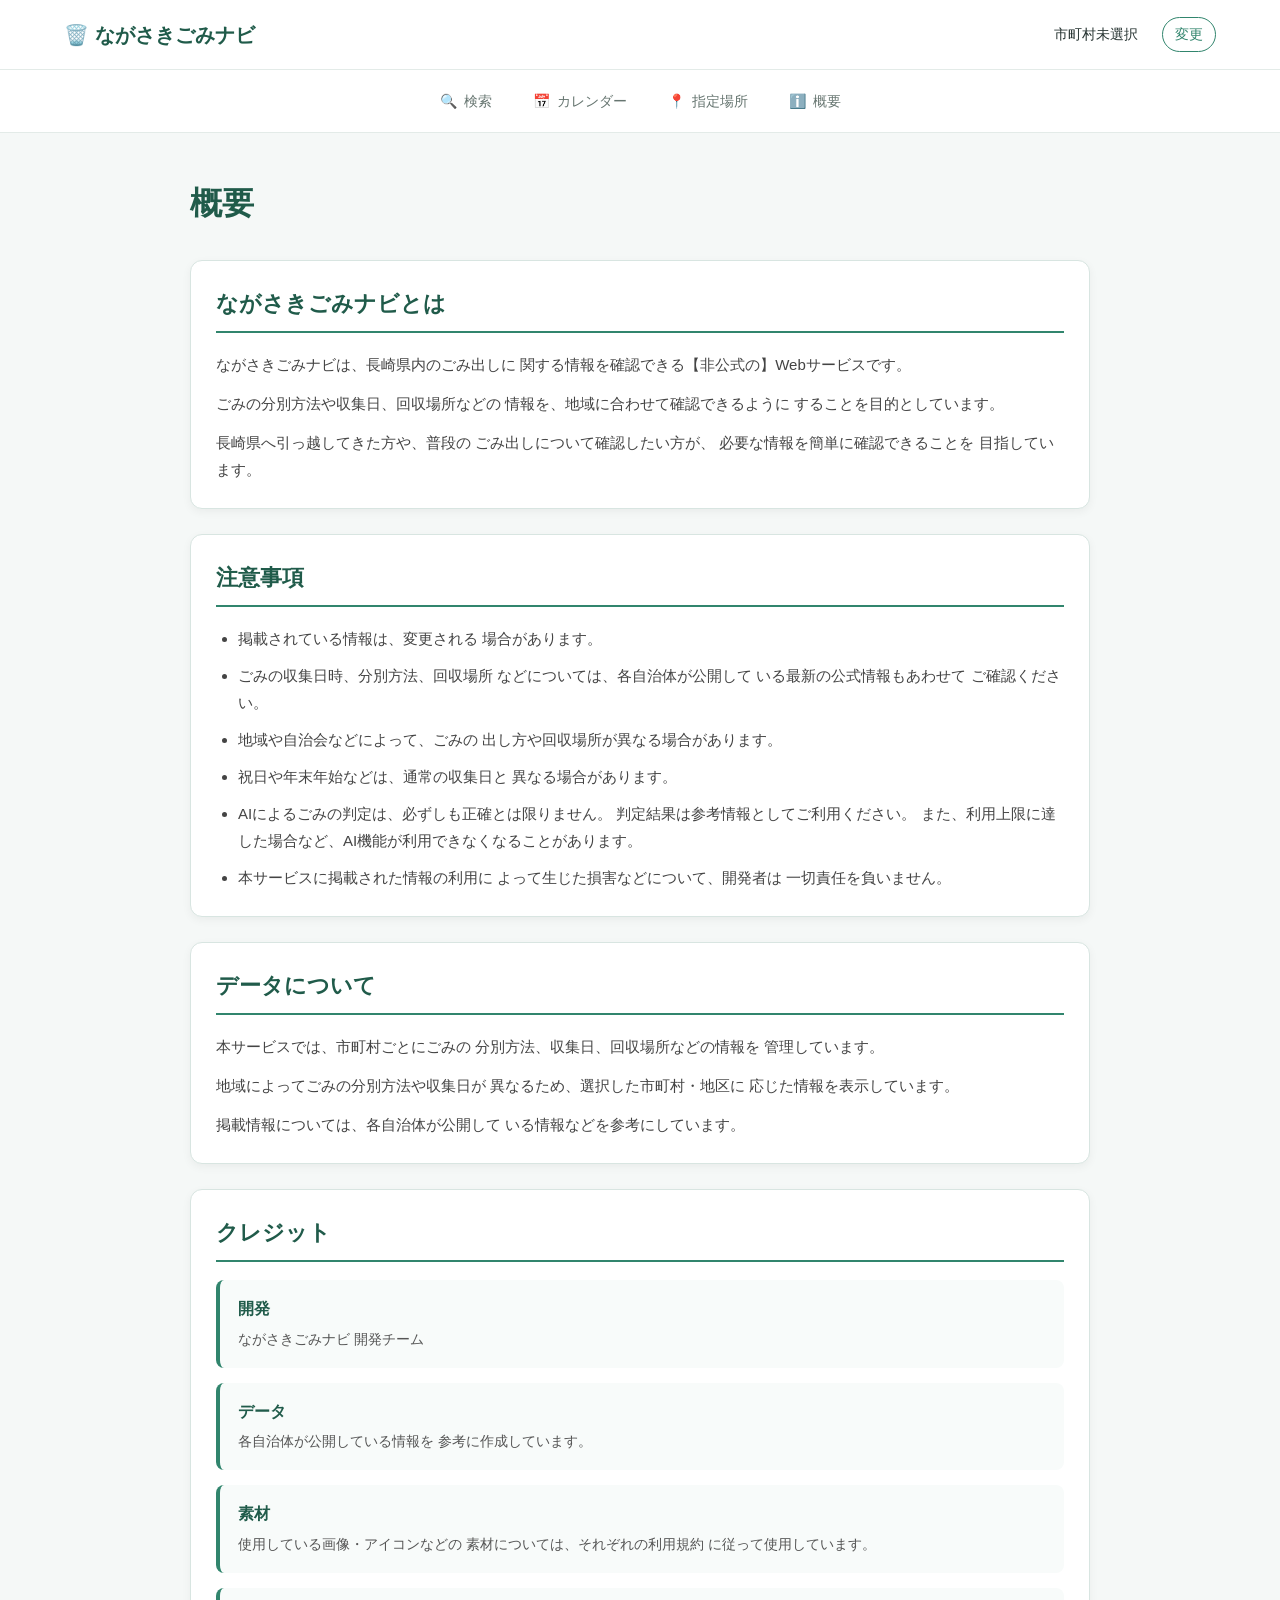
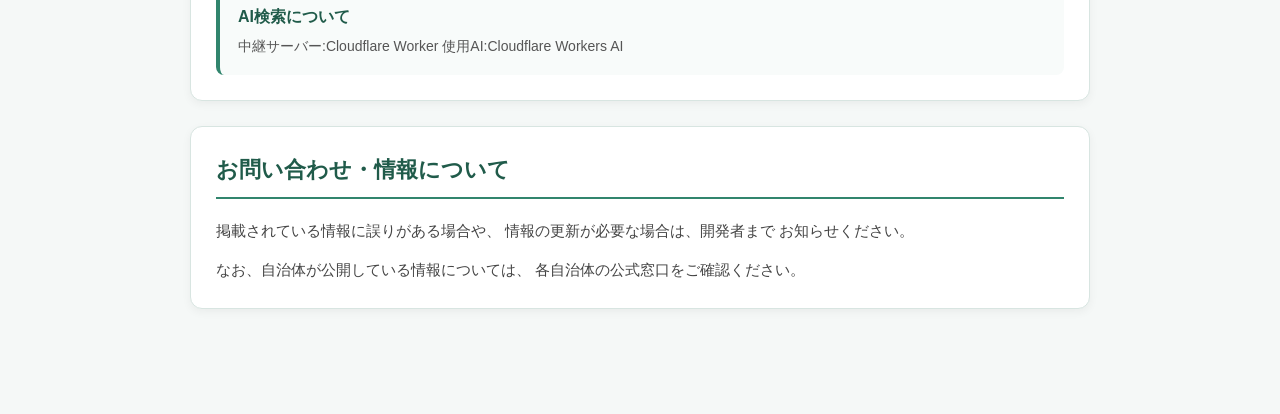
==== about.html @ eabd4653 "地域選択している場合は選択スキップ" ====
<!DOCTYPE html>
<html lang="ja">

<head>

    <meta charset="UTF-8">

    <meta
        name="viewport"
        content="width=device-width, initial-scale=1.0"
    >

    <title>概要 - ながさきごみナビ</title>

    <link
        rel="stylesheet"
        href="css/style.css"
    >

    <link
        rel="stylesheet"
        href="css/about.css"
    >

</head>

<body>

    <!-- ===========================
         ヘッダー
    ============================ -->

    <header class="header">

        <a
            href="main.html"
            class="header-logo"
        >
            🗑️ ながさきごみナビ
        </a>

        <div class="selected-city">

            <span id="city-name">
                読み込み中...
            </span>

            <span
                id="area-name"
                class="selected-area"
            ></span>

            <a href="index.html?change=true">
                変更
            </a>

        </div>

    </header>


    <!-- ===========================
         ナビゲーション
    ============================ -->

    <nav class="navigation">

        <a
            href="search.html"
            class="nav-item"
        >
            <span>🔍</span>
            <span>検索</span>
        </a>

        <a
            href="calendar.html"
            class="nav-item"
        >
            <span>📅</span>
            <span>カレンダー</span>
        </a>

        <a
            href="location.html"
            class="nav-item"
        >
            <span>📍</span>
            <span>指定場所</span>
        </a>

        <a
            href="about.html"
            class="nav-item"
        >
            <span>ℹ️</span>
            <span>概要</span>
        </a>

    </nav>


    <!-- ===========================
         メイン
    ============================ -->

    <main class="about-container">

        <h1>
            概要
        </h1>


        <!-- ===========================
             サービスについて
        ============================ -->

        <section class="about-section">

            <h2>
                ながさきごみナビとは
            </h2>

            <p>
                ながさきごみナビは、長崎県内のごみ出しに
                関する情報を確認できる【非公式の】Webサービスです。
            </p>

            <p>
                ごみの分別方法や収集日、回収場所などの
                情報を、地域に合わせて確認できるように
                することを目的としています。
            </p>

            <p>
                長崎県へ引っ越してきた方や、普段の
                ごみ出しについて確認したい方が、
                必要な情報を簡単に確認できることを
                目指しています。
            </p>

        </section>


        <!-- ===========================
             注意事項
        ============================ -->

        <section class="about-section">

            <h2>
                注意事項
            </h2>

            <ul class="notice-list">

                <li>
                    掲載されている情報は、変更される
                    場合があります。
                </li>

                <li>
                    ごみの収集日時、分別方法、回収場所
                    などについては、各自治体が公開して
                    いる最新の公式情報もあわせて
                    ご確認ください。
                </li>

                <li>
                    地域や自治会などによって、ごみの
                    出し方や回収場所が異なる場合があります。
                </li>

                <li>
                    祝日や年末年始などは、通常の収集日と
                    異なる場合があります。
                </li>

                <li>
                    AIによるごみの判定は、必ずしも正確とは限りません。
                    判定結果は参考情報としてご利用ください。
                    また、利用上限に達した場合など、AI機能が利用できなくなることがあります。
                </li>

                <li>
                    本サービスに掲載された情報の利用に
                    よって生じた損害などについて、開発者は
                    一切責任を負いません。
                </li>

            </ul>

        </section>


        <!-- ===========================
             データについて
        ============================ -->

        <section class="about-section">

            <h2>
                データについて
            </h2>

            <p>
                本サービスでは、市町村ごとにごみの
                分別方法、収集日、回収場所などの情報を
                管理しています。
            </p>

            <p>
                地域によってごみの分別方法や収集日が
                異なるため、選択した市町村・地区に
                応じた情報を表示しています。
            </p>

            <p>
                掲載情報については、各自治体が公開して
                いる情報などを参考にしています。
            </p>

        </section>


        <!-- ===========================
             クレジット
        ============================ -->

        <section class="about-section">

            <h2>
                クレジット
            </h2>

            <div class="credit-list">

                <div class="credit-item">

                    <h3>
                        開発
                    </h3>

                    <p>
                        ながさきごみナビ 開発チーム
                    </p>

                </div>


                <div class="credit-item">

                    <h3>
                        データ
                    </h3>

                    <p>
                        各自治体が公開している情報を
                        参考に作成しています。
                    </p>

                </div>


                <div class="credit-item">

                    <h3>
                        素材
                    </h3>

                    <p>
                        使用している画像・アイコンなどの
                        素材については、それぞれの利用規約
                        に従って使用しています。
                    </p>

                </div>

                <div class="credit-item">

                    <h3>
                        AI検索について
                    </h3>

                    <p>
                        中継サーバー:Cloudflare Worker
                        使用AI:Cloudflare Workers AI
                    </p>

                </div>

            </div>

        </section>


        <!-- ===========================
             お問い合わせ
        ============================ -->

        <section class="about-section">

            <h2>
                お問い合わせ・情報について
            </h2>

            <p>
                掲載されている情報に誤りがある場合や、
                情報の更新が必要な場合は、開発者まで
                お知らせください。
            </p>

            <p>
                なお、自治体が公開している情報については、
                各自治体の公式窓口をご確認ください。
            </p>

        </section>

    </main>


    <script>

        /*
         * 選択中の市町村・地区を表示
         */

        const cityName =
            document.getElementById(
                "city-name"
            );

        const areaName =
            document.getElementById(
                "area-name"
            );


        const municipalityId =
            localStorage.getItem(
                "municipality"
            );

        const areaId =
            localStorage.getItem(
                "area"
            );


        async function loadLocation() {

            if (!municipalityId) {

                cityName.textContent =
                    "市町村未選択";

                areaName.textContent =
                    "";

                return;

            }


            try {

                const response =
                    await fetch(
                        "data/municipalities.json"
                    );

                const municipalities =
                    await response.json();


                const municipality =
                    municipalities.find(
                        function(item) {

                            return item.id ===
                                municipalityId;

                        }
                    );


                if (municipality) {

                    cityName.textContent =
                        municipality.name;

                }


                if (!areaId) {

                    return;

                }


                const areaResponse =
                    await fetch(
                        "data/areas.json"
                    );

                const areasData =
                    await areaResponse.json();


                const municipalityData =
                    areasData[
                        municipalityId
                    ];


                if (
                    municipalityData &&
                    Array.isArray(
                        municipalityData.areas
                    )
                ) {

                    const area =
                        municipalityData.areas.find(
                            function(item) {

                                return item.id ===
                                    areaId;

                            }
                        );


                    if (area) {

                        areaName.textContent =
                            area.name;

                    }

                }

            } catch (error) {

                console.error(
                    "地域情報の読み込みに失敗しました。",
                    error
                );

            }

        }


        loadLocation();

    </script>

</body>

</html>
---- css/style.css ----
/* =========================
   基本設定
========================= */

* {
    margin: 0;
    padding: 0;
    box-sizing: border-box;
}

html {
    scroll-behavior: smooth;
}

body {
    font-family:
        "Noto Sans JP",
        "Yu Gothic",
        "Meiryo",
        sans-serif;

    background: #f5f8f7;
    color: #263331;

    line-height: 1.6;
}


/* =========================
   共通リンク
========================= */

a {
    text-decoration: none;
    color: inherit;
}


/* =========================
   市町村検索
========================= */

.index-page {
    min-height: 100vh;

    display: flex;
    justify-content: center;
    align-items: center;

    background:
        linear-gradient(
            135deg,
            #e9f8f2,
            #f7fbfa
        );
}

.index-container {
    width: min(90%, 550px);

    text-align: center;
}

.logo-icon {
    font-size: 64px;
    margin-bottom: 10px;
}

.logo h1 {
    font-size: 32px;
    color: #205b4a;
}

.index-catch {
    margin-top: 20px;
    font-size: 18px;
    color: #58716a;
}

.city-box {
    margin-top: 40px;

    background: white;

    padding: 35px;

    border-radius: 20px;

    box-shadow:
        0 10px 30px rgba(0, 0, 0, 0.08);
}

.city-box label {
    display: block;

    text-align: left;

    font-weight: bold;

    margin-bottom: 10px;
}

.city-box select {
    width: 100%;

    padding: 15px;

    border: 1px solid #d4dfdb;

    border-radius: 10px;

    font-size: 16px;

    background: white;
}

.city-box button {
    width: 100%;

    margin-top: 20px;

    padding: 15px;

    border: none;

    border-radius: 10px;

    background: #31856d;

    color: white;

    font-size: 16px;
    font-weight: bold;

    cursor: pointer;

    transition: 0.2s;
}

.city-box button:hover {
    background: #256c58;
    transform: translateY(-2px);
}

.index-note {
    margin-top: 20px;

    font-size: 13px;

    color: #82908c;
}


/* =========================
   ヘッダー
========================= */

.header {
    height: 70px;

    display: flex;
    justify-content: space-between;
    align-items: center;

    padding: 0 5%;

    background: white;

    border-bottom: 1px solid #e3ebe8;
}

.header-logo {
    font-size: 20px;

    font-weight: bold;

    color: #205b4a;
}

.selected-city {
    display: flex;

    align-items: center;

    gap: 12px;

    font-size: 14px;
}

.selected-city a {
    color: #31856d;

    border: 1px solid #31856d;

    padding: 5px 12px;

    border-radius: 20px;
}


/* =========================
   ナビゲーション
========================= */

.navigation {
    display: flex;

    justify-content: center;

    gap: 5px;

    padding: 10px;

    background: white;

    border-bottom: 1px solid #e3ebe8;
}

.nav-item {
    display: flex;

    align-items: center;
    justify-content: center;

    gap: 7px;

    padding: 10px 18px;

    border-radius: 10px;

    font-size: 14px;

    color: #667570;

    transition: 0.2s;
}

.nav-item:hover {
    background: #edf6f2;
    color: #205b4a;
}

.nav-item.active {
    background: #31856d;

    color: white;
}


/* =========================
   メインページ
========================= */

.main-container {
    width: min(92%, 1000px);

    margin: 50px auto;
}

.welcome {
    margin-bottom: 30px;
}

.small-text {
    color: #31856d;

    font-weight: bold;

    margin-bottom: 5px;
}

.welcome h1 {
    font-size: 38px;

    line-height: 1.3;

    color: #205b4a;
}

.welcome p {
    color: #71807b;

    margin-top: 10px;
}


/* 今日のごみ */

.today-card {
    background: white;

    border-radius: 20px;

    padding: 25px;

    box-shadow:
        0 8px 25px rgba(0, 0, 0, 0.06);

    margin-bottom: 25px;
}

.today-header {
    display: flex;

    justify-content: space-between;

    color: #667570;

    font-size: 14px;
}

.today-content {
    display: flex;

    align-items: center;

    gap: 20px;

    margin: 20px 0;
}

.garbage-icon {
    width: 70px;
    height: 70px;

    display: flex;

    align-items: center;
    justify-content: center;

    background: #fff1dc;

    border-radius: 18px;

    font-size: 35px;
}

.garbage-label {
    font-size: 13px;

    color: #87938f;
}

.today-content h2 {
    font-size: 28px;

    color: #263331;
}

.card-button {
    display: inline-block;

    padding: 10px 18px;

    border-radius: 8px;

    background: #edf6f2;

    color: #31856d;

    font-weight: bold;
}


/* =========================
   クイックメニュー
========================= */

.quick-menu {
    display: grid;

    grid-template-columns: 1fr 1fr;

    gap: 15px;
}

.quick-card {
    display: flex;

    align-items: center;

    gap: 20px;

    padding: 25px;

    background: white;

    border-radius: 18px;

    box-shadow:
        0 5px 20px rgba(0, 0, 0, 0.05);

    transition: 0.2s;
}

.quick-card:hover {
    transform: translateY(-3px);

    box-shadow:
        0 10px 25px rgba(0, 0, 0, 0.08);
}

.quick-icon {
    width: 60px;
    height: 60px;

    display: flex;

    align-items: center;
    justify-content: center;

    background: #edf6f2;

    border-radius: 15px;

    font-size: 30px;
}

.quick-card h2 {
    font-size: 18px;
}

.quick-card p {
    margin-top: 4px;

    color: #788681;

    font-size: 13px;
}


/* =========================
   各ページ
========================= */

.page-container {
    width: min(92%, 900px);

    margin: 45px auto;
}

.page-title {
    display: flex;

    align-items: center;

    gap: 18px;

    margin-bottom: 30px;
}

.title-icon {
    width: 65px;
    height: 65px;

    display: flex;

    align-items: center;
    justify-content: center;

    background: #e6f3ee;

    border-radius: 18px;

    font-size: 32px;
}

.page-title p {
    font-size: 13px;

    color: #31856d;
}

.page-title h1 {
    font-size: 30px;

    color: #205b4a;
}


/* =========================
   検索
========================= */

.search-section,
.ai-section,
.example-result {
    background: white;

    padding: 25px;

    border-radius: 18px;

    margin-bottom: 20px;
}

.search-box {
    display: flex;

    gap: 10px;

    margin-top: 15px;
}

.search-box input {
    flex: 1;

    padding: 14px;

    border: 1px solid #d7e1de;

    border-radius: 10px;

    font-size: 15px;
}

.search-box button {
    padding: 0 20px;

    border: none;

    border-radius: 10px;

    background: #31856d;

    color: white;

    cursor: pointer;
}

.ai-title {
    display: flex;

    gap: 15px;

    align-items: center;
}

.ai-title > span {
    font-size: 35px;
}

.ai-title p {
    color: #7b8985;

    font-size: 13px;
}

.upload-area {
    margin-top: 20px;

    min-height: 200px;

    border: 2px dashed #b7d4ca;

    border-radius: 15px;

    display: flex;

    flex-direction: column;

    justify-content: center;
    align-items: center;

    gap: 8px;

    cursor: pointer;

    color: #64756f;
}

.upload-area input {
    display: none;
}

.upload-icon {
    font-size: 45px;
}

.upload-area strong {
    color: #31856d;
}

.upload-area small {
    color: #8a9692;
}


/* 判定結果 */

.result-card {
    display: flex;

    gap: 20px;

    margin-top: 15px;

    padding: 20px;

    background: #f7faf9;

    border-radius: 15px;
}

.result-image {
    width: 130px;
    height: 130px;

    display: flex;

    justify-content: center;
    align-items: center;

    background: #e8efec;

    border-radius: 12px;

    font-size: 60px;
}

.result-info h2 {
    margin: 5px 0 10px;
}

.result-info p {
    color: #77847f;

    font-size: 14px;
}

.category-tag {
    display: inline-block;

    padding: 5px 12px;

    border-radius: 20px;

    background: #e1f1e9;

    color: #287058;

    font-size: 13px;

    font-weight: bold;
}

.result-description {
    margin-top: 15px;
}


/* =========================
   カレンダー
========================= */

.calendar-box {
    background: white;

    padding: 25px;

    border-radius: 18px;
}

.calendar-header {
    display: flex;

    justify-content: space-between;

    align-items: center;

    margin-bottom: 20px;
}

.calendar-header button {
    width: 35px;
    height: 35px;

    border: none;

    border-radius: 50%;

    background: #edf6f2;

    color: #31856d;

    cursor: pointer;

    font-size: 20px;
}

.calendar-week,
.calendar-days {
    display: grid;

    grid-template-columns:
        repeat(7, 1fr);
}

.calendar-week div {
    text-align: center;

    padding: 10px;

    font-size: 13px;

    color: #7b8985;
}

.calendar-days {
    gap: 5px;
}

.calendar-day {
    min-height: 75px;

    padding: 8px;

    border-radius: 10px;

    background: #f7f9f8;

    font-size: 13px;
}

.calendar-day.today {
    border: 2px solid #31856d;
}

.calendar-day.empty {
    background: transparent;
}

.garbage-dot {
    display: block;

    margin-top: 5px;

    font-size: 18px;
}

.legend {
    display: flex;

    gap: 20px;

    margin-top: 20px;

    flex-wrap: wrap;
}

.legend-icon {
    margin-right: 5px;
}

/* =========================
   回収場所
========================= */

.location-card,
.notice {
    background: white;

    padding: 25px;

    border-radius: 18px;

    margin-bottom: 20px;
}

.location-header {
    display: flex;

    align-items: center;

    gap: 15px;

    margin-bottom: 20px;
}

.location-header > span {
    font-size: 35px;
}

.location-header p {
    font-size: 13px;

    color: #7c8985;
}

.map-placeholder {
    height: 300px;

    background: #eaf0ed;

    border-radius: 15px;

    display: flex;

    flex-direction: column;

    justify-content: center;
    align-items: center;

    color: #7a8783;
}

.map-placeholder span {
    font-size: 50px;
}

.location-info {
    display: grid;

    grid-template-columns: 1fr 1fr;

    gap: 15px;

    margin-top: 20px;
}

.location-info > div {
    display: flex;

    gap: 12px;

    padding: 15px;

    background: #f7f9f8;

    border-radius: 12px;
}

.location-info small {
    color: #84908c;
}

.location-info p {
    font-weight: bold;
}

.notice h2 {
    margin-bottom: 10px;
}

.notice li {
    margin-left: 20px;

    margin-bottom: 5px;

    color: #687570;
}


/* =========================
   概要
========================= */

.about-hero {
    background: #e6f3ee;

    padding: 45px 25px;

    border-radius: 20px;

    text-align: center;

    margin-bottom: 20px;
}

.about-icon {
    font-size: 55px;
}

.about-hero h2 {
    margin-top: 10px;

    font-size: 26px;

    color: #205b4a;
}

.about-hero p {
    margin-top: 10px;

    color: #62736d;
}

.about-card {
    background: white;

    padding: 25px;

    border-radius: 18px;

    margin-bottom: 20px;
}

.about-card h2 {
    margin-bottom: 15px;

    color: #205b4a;
}

.about-card p {
    color: #687570;
}

.problem-list {
    display: grid;

    grid-template-columns: 1fr 1fr;

    gap: 10px;
}

.problem-list div {
    padding: 15px;

    background: #f6f9f8;

    border-radius: 10px;
}

.problem-list span {
    color: #31856d;

    font-weight: bold;

    margin-right: 8px;
}

.feature-list {
    display: grid;

    grid-template-columns: 1fr 1fr;

    gap: 10px;
}

.feature-list div {
    display: flex;

    flex-direction: column;

    gap: 3px;

    padding: 18px;

    background: #f6f9f8;

    border-radius: 10px;

    font-size: 25px;
}

.feature-list strong {
    font-size: 15px;
}

.feature-list span {
    font-size: 12px;

    color: #7a8783;
}

.about-footer {
    text-align: center;

    font-size: 12px;

    color: #89948f;
}


/* =========================
   スマートフォン
========================= */

@media (max-width: 700px) {

    .header {
        padding: 0 15px;
    }

    .header-logo {
        font-size: 16px;
    }

    .selected-city {
        font-size: 12px;
    }

    .navigation {
        overflow-x: auto;

        justify-content: flex-start;

        white-space: nowrap;
    }

    .nav-item {
        padding: 9px 12px;

        font-size: 12px;
    }

    .main-container,
    .page-container {
        margin-top: 30px;
    }

    .welcome h1 {
        font-size: 30px;
    }

    .quick-menu {
        grid-template-columns: 1fr;
    }

    .result-card {
        flex-direction: column;
    }

    .result-image {
        width: 100%;
    }

    .calendar-day {
        min-height: 55px;

        font-size: 11px;
    }

    .garbage-dot {
        font-size: 14px;
    }

    .location-info {
        grid-template-columns: 1fr;
    }

    .problem-list,
    .feature-list {
        grid-template-columns: 1fr;
    }

    .page-title h1 {
        font-size: 25px;
    }

}
---- css/about.css ----
/* ===========================
   概要
=========================== */

.about-container {
    width: 90%;
    max-width: 900px;
    margin: 0 auto;
    padding: 45px 0 80px;
}


/* ===========================
   ページタイトル
=========================== */

.about-container > h1 {
    margin-bottom: 30px;

    color: #205b4a;

    font-size: 32px;
}


/* ===========================
   各セクション
=========================== */

.about-section {
    margin-bottom: 25px;

    padding: 25px;

    background-color: #ffffff;

    border:
        1px solid #d8e5e1;

    border-radius: 12px;

    box-shadow:
        0 3px 10px
        rgba(0, 0, 0, 0.05);
}


/* ===========================
   セクションタイトル
=========================== */

.about-section h2 {
    margin: 0 0 18px;

    padding-bottom: 10px;

    border-bottom:
        2px solid #31856d;

    color: #205b4a;

    font-size: 22px;
}


/* ===========================
   本文
=========================== */

.about-section p {
    margin: 0 0 12px;

    color: #444444;

    font-size: 15px;

    line-height: 1.8;
}

.about-section p:last-child {
    margin-bottom: 0;
}


/* ===========================
   注意事項
=========================== */

.notice-list {
    margin: 0;

    padding-left: 22px;

    color: #444444;

    font-size: 15px;

    line-height: 1.8;
}

.notice-list li {
    margin-bottom: 10px;
}

.notice-list li:last-child {
    margin-bottom: 0;
}


/* ===========================
   クレジット
=========================== */

.credit-list {
    display: flex;

    flex-direction: column;

    gap: 15px;
}


.credit-item {
    padding: 16px 18px;

    background-color: #f8fbfa;

    border-left:
        4px solid #31856d;

    border-radius: 8px;
}


.credit-item h3 {
    margin: 0 0 6px;

    color: #205b4a;

    font-size: 16px;
}


.credit-item p {
    margin: 0;

    color: #555555;

    font-size: 14px;

    line-height: 1.7;
}


/* ===========================
   スマートフォン
=========================== */

@media (max-width: 700px) {

    .about-container {
        width: 94%;

        padding-top: 30px;
    }


    .about-container > h1 {
        margin-bottom: 25px;

        font-size: 26px;
    }


    .about-section {
        margin-bottom: 18px;

        padding: 20px;
    }


    .about-section h2 {
        font-size: 20px;
    }


    .about-section p {
        font-size: 14px;

        line-height: 1.8;
    }


    .notice-list {
        font-size: 14px;

        line-height: 1.8;
    }


    .credit-item {
        padding: 14px 15px;
    }

}
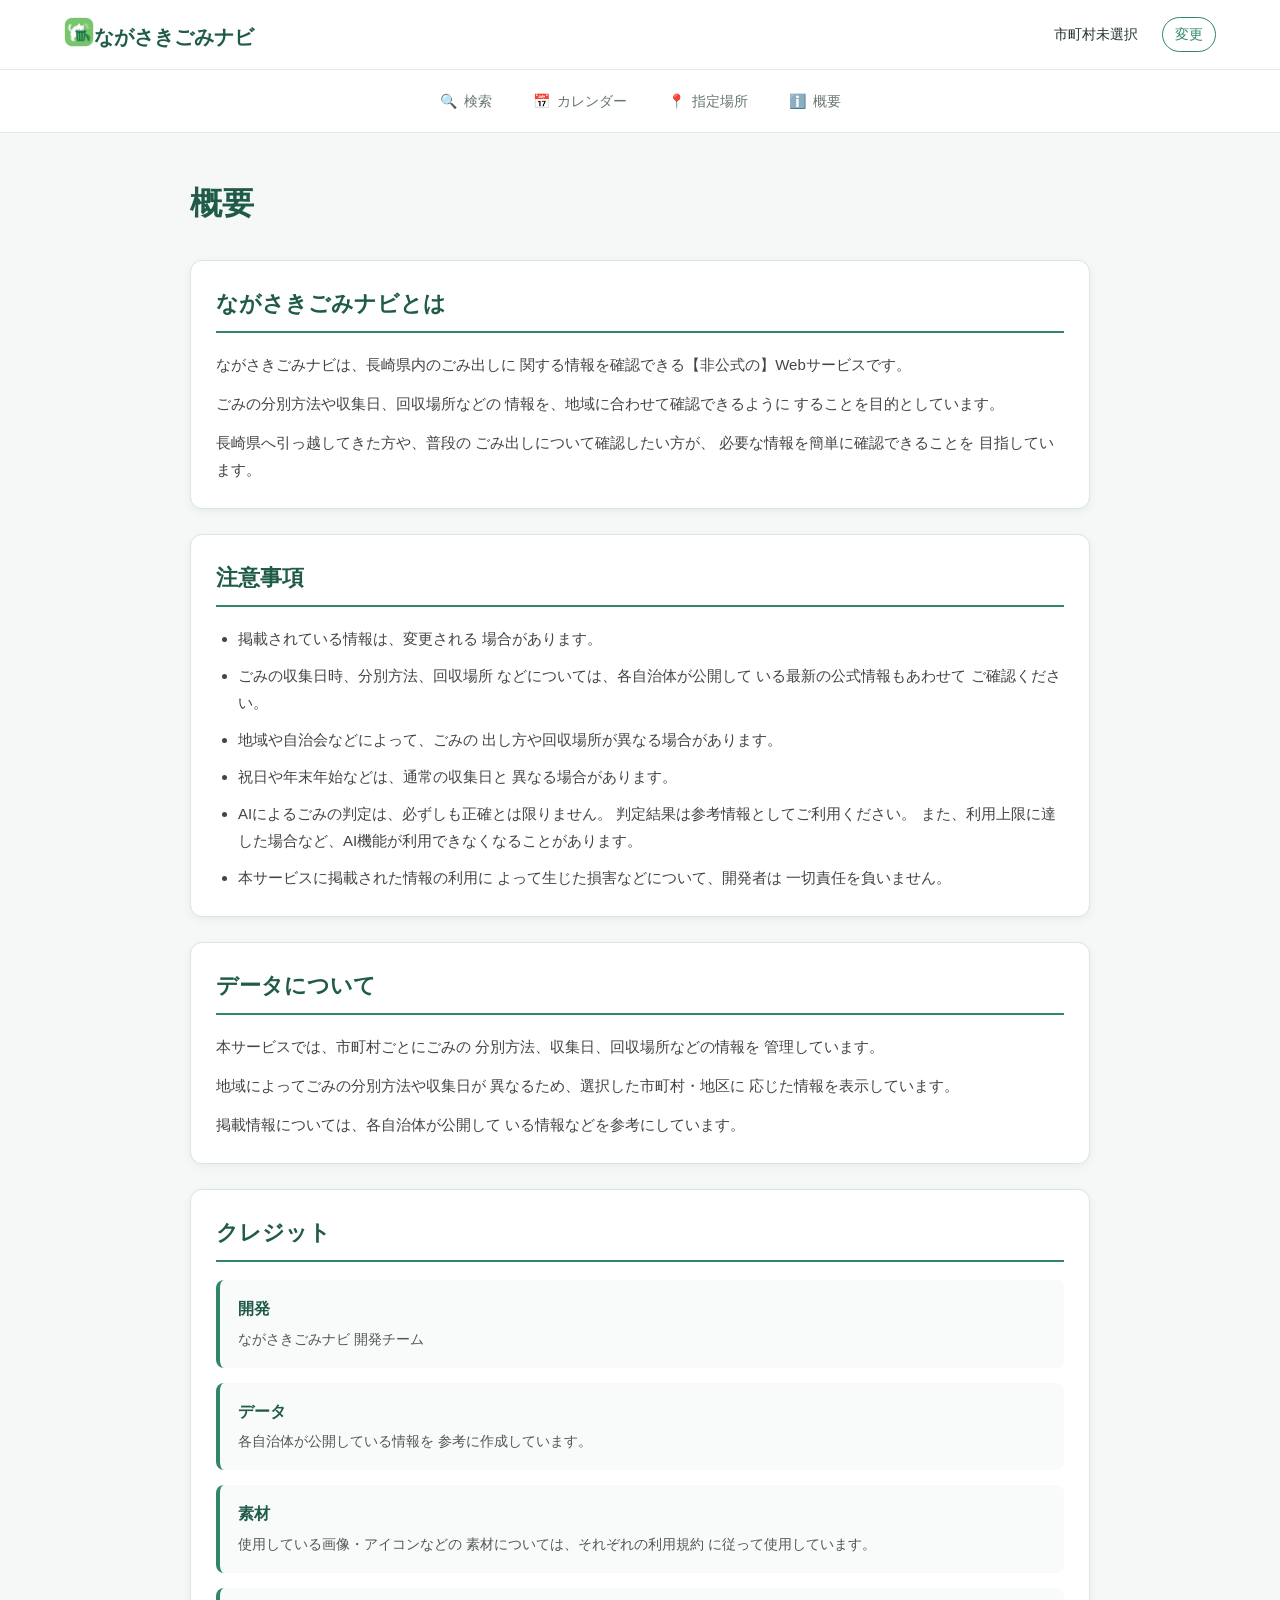
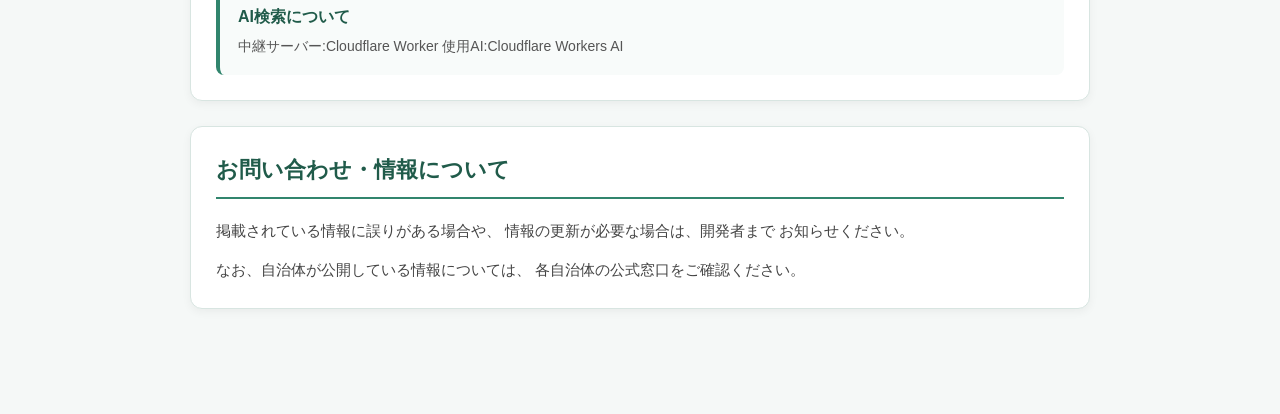
==== commit 3108a827: "アイコン設定" ====
--- a/about.html
+++ b/about.html
@@ -10,7 +10,8 @@
         content="width=device-width, initial-scale=1.0"
     >
 
-    <title>概要 - ながさきごみナビ</title>
+    <title>ながさきごみナビ</title>
+    <link rel="icon" href="img/icon.ico">
 
     <link
         rel="stylesheet"
@@ -32,11 +33,8 @@
 
     <header class="header">
 
-        <a
-            href="main.html"
-            class="header-logo"
-        >
-            🗑️ ながさきごみナビ
+        <a href="main.html" class="header-logo">
+            <img src="img/icon.ico" class="emoji-icon">ながさきごみナビ
         </a>
 
         <div class="selected-city">
--- a/css/style.css
+++ b/css/style.css
@@ -1,6 +1,14 @@
 /* =========================
    基本設定
 ========================= */
+
+.emoji-icon {
+    width: 1.5em;
+    height: 1.5em;
+    vertical-align: -0.15em;
+    object-fit: contain;
+}
+
 
 * {
     margin: 0;
--- a/css/about.css
+++ b/css/about.css
@@ -1,3 +1,10 @@
+.emoji-icon {
+    width: 1.5em;
+    height: 1.5em;
+    vertical-align: -0.15em;
+    object-fit: contain;
+}
+
 /* ===========================
    概要
 =========================== */
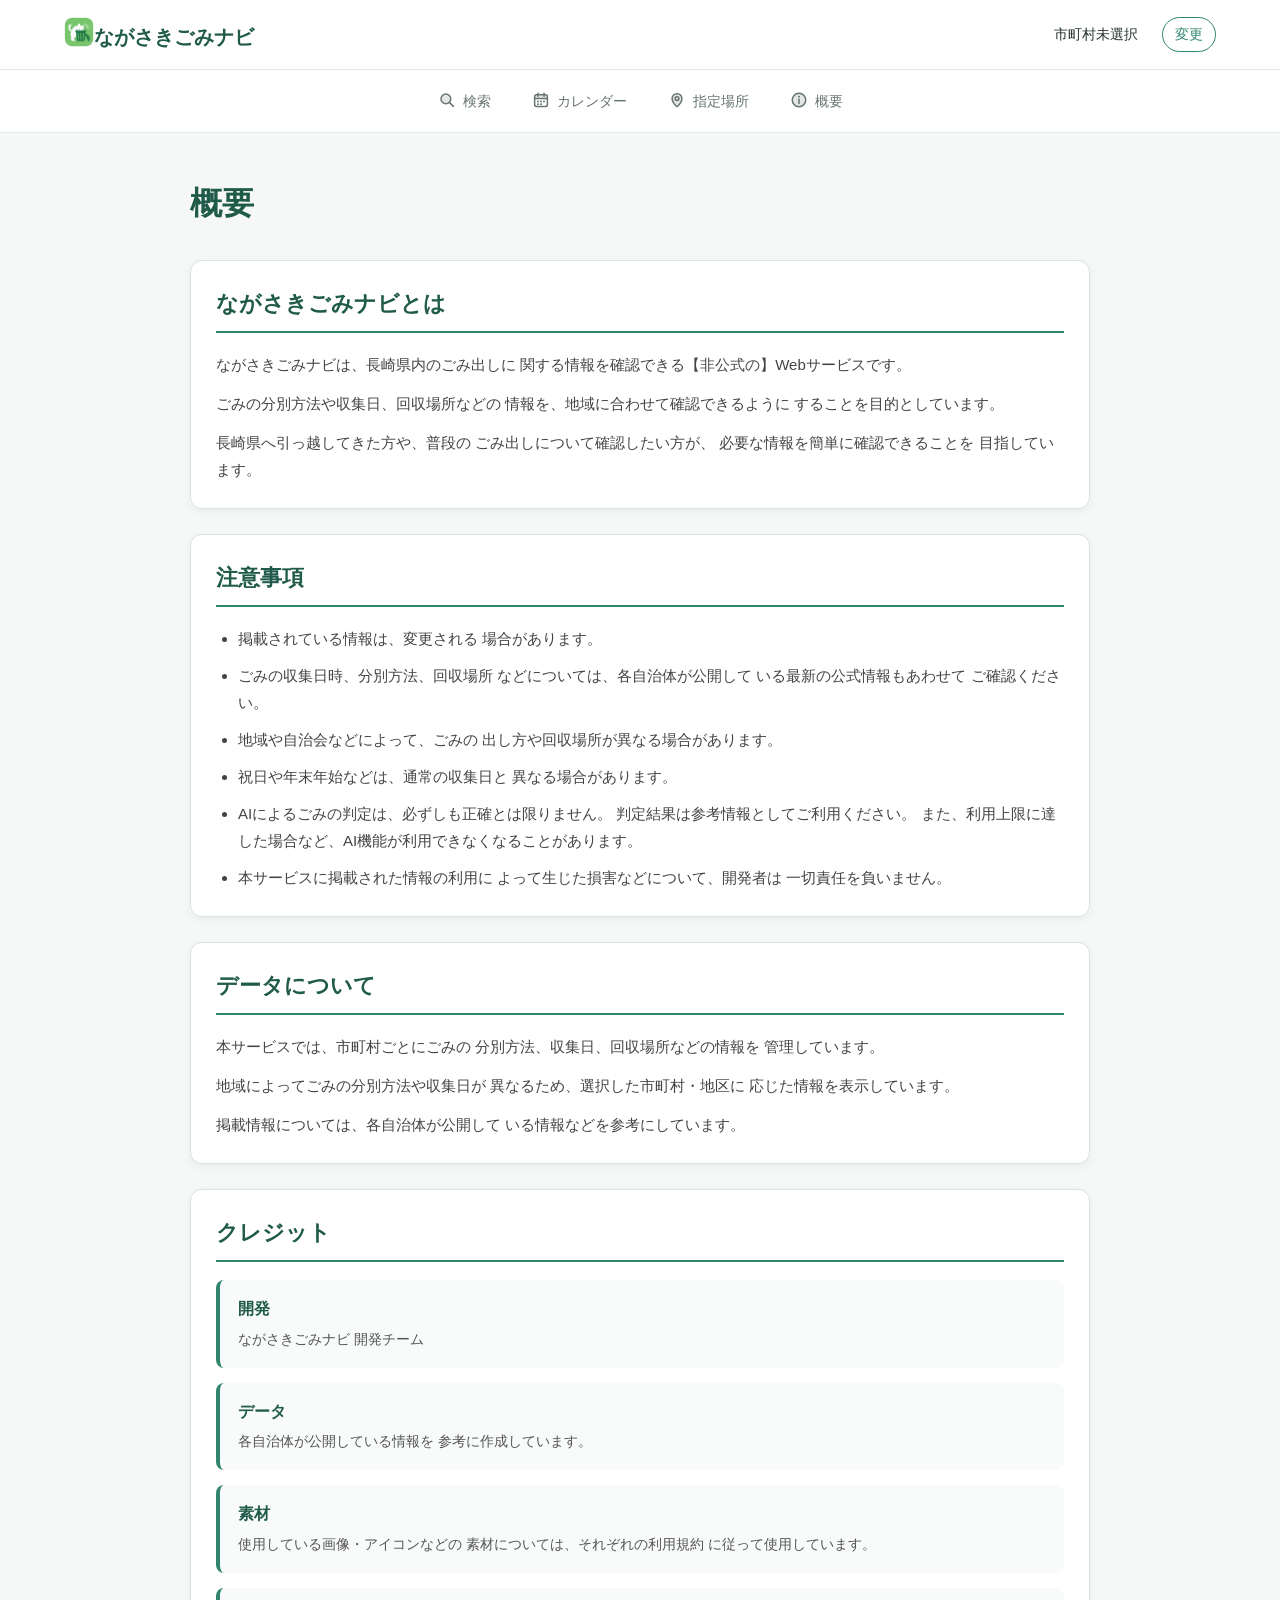
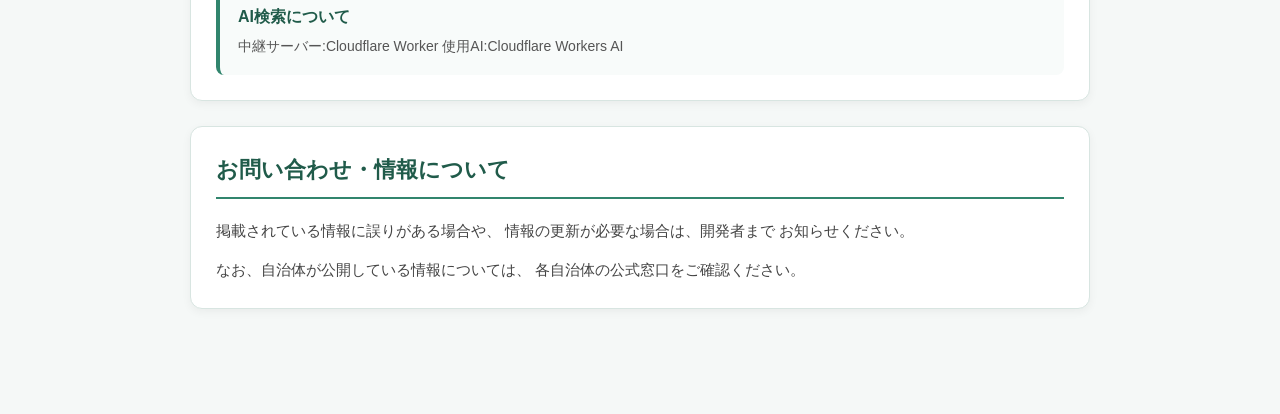
==== commit 7901393e: "アイコンをモノクロに" ====
--- a/about.html
+++ b/about.html
@@ -67,7 +67,7 @@
             href="search.html"
             class="nav-item"
         >
-            <span>🔍</span>
+            <span><svg class="icon" viewBox="0 0 24 24" aria-hidden="true"><circle cx="10.5" cy="10.5" r="6.5" fill="currentColor" fill-opacity=".18"/><path d="M15.5 15.5 20.5 20.5"/></svg></span>
             <span>検索</span>
         </a>
 
@@ -75,7 +75,7 @@
             href="calendar.html"
             class="nav-item"
         >
-            <span>📅</span>
+            <span><svg class="icon" viewBox="0 0 24 24" aria-hidden="true"><path d="M3.5 7.5a2.5 2.5 0 0 1 2.5-2.5h12a2.5 2.5 0 0 1 2.5 2.5V10h-17z" fill="currentColor" fill-opacity=".18" stroke="none"/><rect x="3.5" y="5" width="17" height="15.5" rx="2.5"/><path d="M3.5 10h17M8 3v4M16 3v4"/><path d="M8 14h.01M12 14h.01M16 14h.01M8 17.5h.01M12 17.5h.01" stroke-width="2.6"/></svg></span>
             <span>カレンダー</span>
         </a>
 
@@ -83,7 +83,7 @@
             href="location.html"
             class="nav-item"
         >
-            <span>📍</span>
+            <span><svg class="icon" viewBox="0 0 24 24" aria-hidden="true"><path d="M12 21s-6.5-5.6-6.5-11a6.5 6.5 0 0 1 13 0c0 5.4-6.5 11-6.5 11z" fill="currentColor" fill-opacity=".18"/><circle cx="12" cy="10" r="2.5"/></svg></span>
             <span>指定場所</span>
         </a>
 
@@ -91,7 +91,7 @@
             href="about.html"
             class="nav-item"
         >
-            <span>ℹ️</span>
+            <span><svg class="icon" viewBox="0 0 24 24" aria-hidden="true"><circle cx="12" cy="12" r="9" fill="currentColor" fill-opacity=".18"/><path d="M12 11v5.5"/><path d="M12 7.5h.01" stroke-width="2.6"/></svg></span>
             <span>概要</span>
         </a>
 
--- a/css/style.css
+++ b/css/style.css
@@ -254,6 +254,32 @@
     color: white;
 }
 
+.nav-item .icon {
+    font-size: 18px;
+}
+
+
+/* =========================
+   SVGアイコン
+   線は文字色、面は同色の淡い塗り
+========================= */
+
+.icon {
+    width: 1em;
+    height: 1em;
+
+    flex-shrink: 0;
+
+    vertical-align: -0.15em;
+
+    fill: none;
+
+    stroke: currentColor;
+    stroke-width: 2;
+    stroke-linecap: round;
+    stroke-linejoin: round;
+}
+
 
 /* =========================
    メインページ
@@ -420,6 +446,8 @@
     background: #edf6f2;
 
     border-radius: 15px;
+
+    color: #31856d;
 
     font-size: 30px;
 }
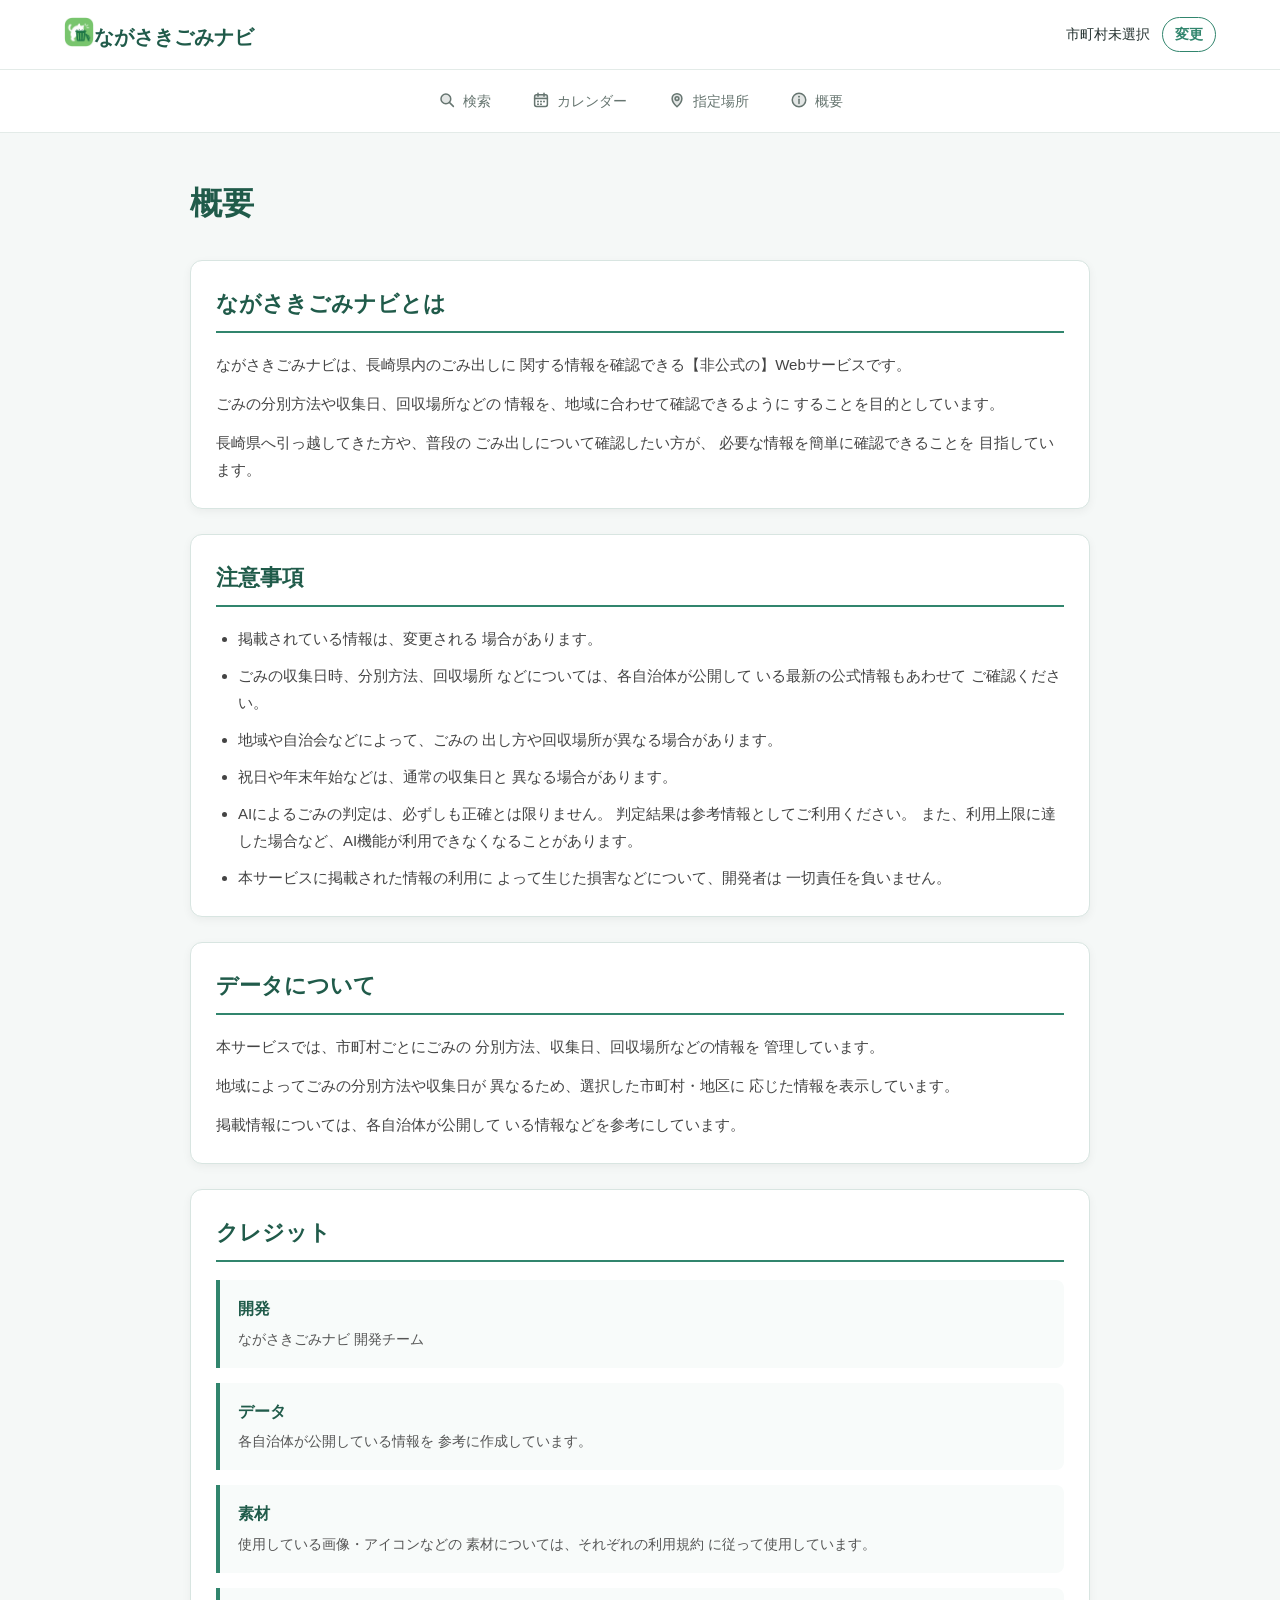
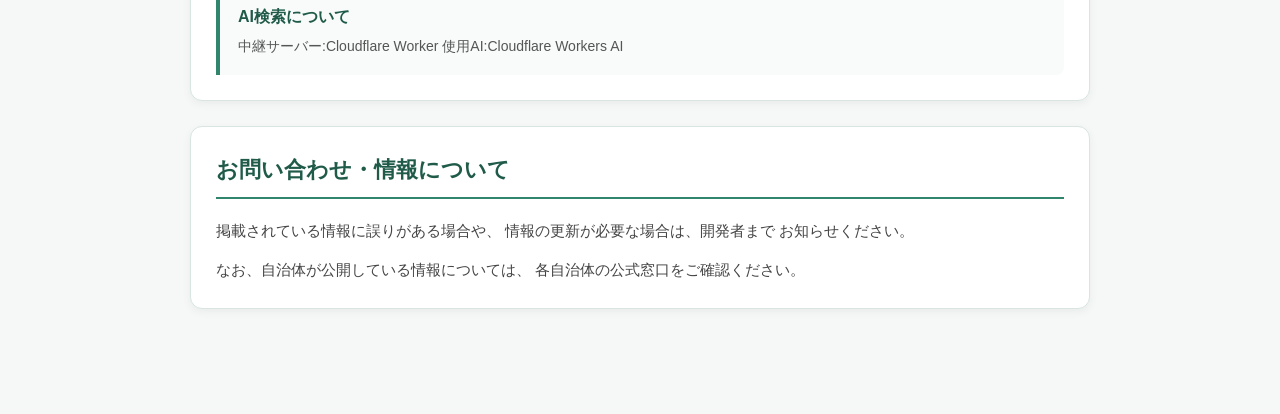
==== commit 032976b1: "ヘッダーの地域表示をページ間でそろえる - 区切り線・太字の「変更」など main.css にだけあった指定を style.css に移し、全ページ共通にする - 概要ページは旧来の地区ベースの読み込" ====
--- a/about.html
+++ b/about.html
@@ -318,127 +318,50 @@
     </main>
 
 
+    <script src="js/data.js"></script>
+
     <script>
 
         /*
-         * 選択中の市町村・地区を表示
+         * 選択中の市町村・町名を表示（他ページと同じく GomiData を使う）
          */
 
-        const cityName =
-            document.getElementById(
-                "city-name"
-            );
-
-        const areaName =
-            document.getElementById(
-                "area-name"
-            );
-
-
-        const municipalityId =
-            localStorage.getItem(
-                "municipality"
-            );
-
-        const areaId =
-            localStorage.getItem(
-                "area"
-            );
-
-
         async function loadLocation() {
 
-            if (!municipalityId) {
+            const cityName =
+                document.getElementById("city-name");
+
+            const areaName =
+                document.getElementById("area-name");
+
+            const selection =
+                GomiData.getSelection();
+
+            if (!selection.municipalityId) {
 
                 cityName.textContent =
                     "市町村未選択";
 
+                return;
+
+            }
+
+            try {
+
+                const municipalities =
+                    await GomiData.loadMunicipalities();
+
+                const municipality =
+                    municipalities.find(function (item) {
+                        return item.id === selection.municipalityId;
+                    });
+
+                if (municipality) {
+                    cityName.textContent = municipality.name;
+                }
+
                 areaName.textContent =
-                    "";
-
-                return;
-
-            }
-
-
-            try {
-
-                const response =
-                    await fetch(
-                        "data/municipalities.json"
-                    );
-
-                const municipalities =
-                    await response.json();
-
-
-                const municipality =
-                    municipalities.find(
-                        function(item) {
-
-                            return item.id ===
-                                municipalityId;
-
-                        }
-                    );
-
-
-                if (municipality) {
-
-                    cityName.textContent =
-                        municipality.name;
-
-                }
-
-
-                if (!areaId) {
-
-                    return;
-
-                }
-
-
-                const areaResponse =
-                    await fetch(
-                        "data/areas.json"
-                    );
-
-                const areasData =
-                    await areaResponse.json();
-
-
-                const municipalityData =
-                    areasData[
-                        municipalityId
-                    ];
-
-
-                if (
-                    municipalityData &&
-                    Array.isArray(
-                        municipalityData.areas
-                    )
-                ) {
-
-                    const area =
-                        municipalityData.areas.find(
-                            function(item) {
-
-                                return item.id ===
-                                    areaId;
-
-                            }
-                        );
-
-
-                    if (area) {
-
-                        areaName.textContent =
-                            area.name;
-
-                    }
-
-                }
+                    await GomiData.getSelectionLabel();
 
             } catch (error) {
 
--- a/css/style.css
+++ b/css/style.css
@@ -203,6 +203,22 @@
     padding: 5px 12px;
 
     border-radius: 20px;
+
+    font-weight: bold;
+
+    text-decoration: none;
+}
+
+.selected-area {
+    padding-left: 12px;
+
+    border-left: 1px solid #cccccc;
+
+    color: #666666;
+}
+
+.selected-area:empty {
+    display: none;
 }
 
 
@@ -1023,7 +1039,13 @@
     }
 
     .selected-city {
+        gap: 6px;
+
         font-size: 12px;
+    }
+
+    .selected-area {
+        padding-left: 6px;
     }
 
     .navigation {
--- a/css/about.css
+++ b/css/about.css
@@ -135,7 +135,7 @@
     border-left:
         4px solid #31856d;
 
-    border-radius: 8px;
+    border-radius: 0 8px 8px 0;
 }
 
 
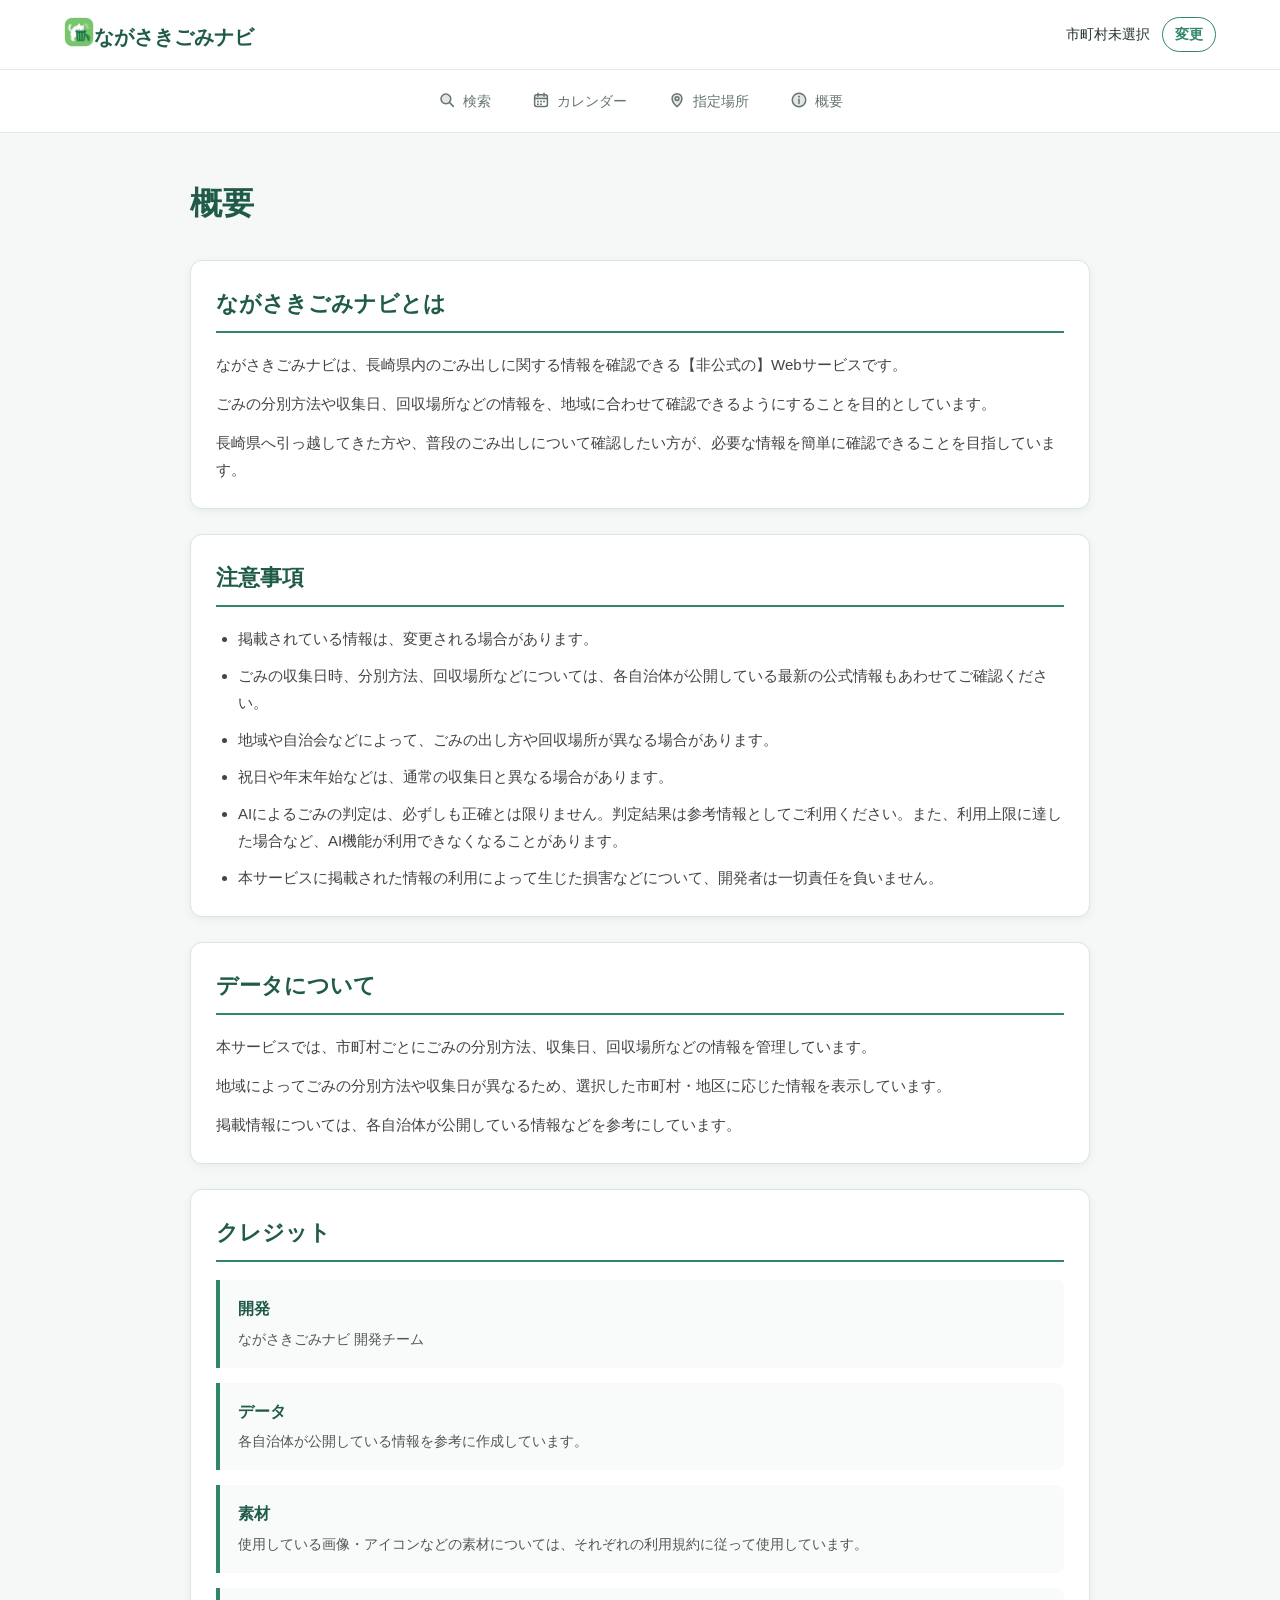
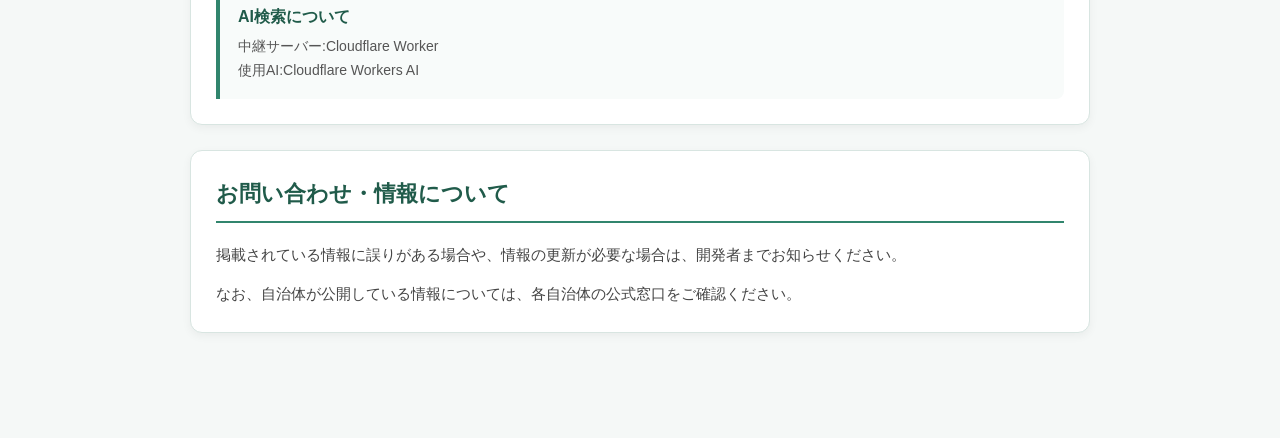
==== commit 75b51014: "文中の改行が空白として表示されるのを直す HTML ソース上で日本語の文を途中で改行していたため、 「ごみ出しに␣関する」のように不自然な空白が入っていた。 1行にまとめ、AI検索のクレジットは <b" ====
--- a/about.html
+++ b/about.html
@@ -120,21 +120,15 @@
             </h2>
 
             <p>
-                ながさきごみナビは、長崎県内のごみ出しに
-                関する情報を確認できる【非公式の】Webサービスです。
-            </p>
-
-            <p>
-                ごみの分別方法や収集日、回収場所などの
-                情報を、地域に合わせて確認できるように
-                することを目的としています。
-            </p>
-
-            <p>
-                長崎県へ引っ越してきた方や、普段の
-                ごみ出しについて確認したい方が、
-                必要な情報を簡単に確認できることを
-                目指しています。
+                ながさきごみナビは、長崎県内のごみ出しに関する情報を確認できる【非公式の】Webサービスです。
+            </p>
+
+            <p>
+                ごみの分別方法や収集日、回収場所などの情報を、地域に合わせて確認できるようにすることを目的としています。
+            </p>
+
+            <p>
+                長崎県へ引っ越してきた方や、普段のごみ出しについて確認したい方が、必要な情報を簡単に確認できることを目指しています。
             </p>
 
         </section>
@@ -153,37 +147,27 @@
             <ul class="notice-list">
 
                 <li>
-                    掲載されている情報は、変更される
-                    場合があります。
-                </li>
-
-                <li>
-                    ごみの収集日時、分別方法、回収場所
-                    などについては、各自治体が公開して
-                    いる最新の公式情報もあわせて
-                    ご確認ください。
-                </li>
-
-                <li>
-                    地域や自治会などによって、ごみの
-                    出し方や回収場所が異なる場合があります。
-                </li>
-
-                <li>
-                    祝日や年末年始などは、通常の収集日と
-                    異なる場合があります。
-                </li>
-
-                <li>
-                    AIによるごみの判定は、必ずしも正確とは限りません。
-                    判定結果は参考情報としてご利用ください。
-                    また、利用上限に達した場合など、AI機能が利用できなくなることがあります。
-                </li>
-
-                <li>
-                    本サービスに掲載された情報の利用に
-                    よって生じた損害などについて、開発者は
-                    一切責任を負いません。
+                    掲載されている情報は、変更される場合があります。
+                </li>
+
+                <li>
+                    ごみの収集日時、分別方法、回収場所などについては、各自治体が公開している最新の公式情報もあわせてご確認ください。
+                </li>
+
+                <li>
+                    地域や自治会などによって、ごみの出し方や回収場所が異なる場合があります。
+                </li>
+
+                <li>
+                    祝日や年末年始などは、通常の収集日と異なる場合があります。
+                </li>
+
+                <li>
+                    AIによるごみの判定は、必ずしも正確とは限りません。判定結果は参考情報としてご利用ください。また、利用上限に達した場合など、AI機能が利用できなくなることがあります。
+                </li>
+
+                <li>
+                    本サービスに掲載された情報の利用によって生じた損害などについて、開発者は一切責任を負いません。
                 </li>
 
             </ul>
@@ -202,20 +186,15 @@
             </h2>
 
             <p>
-                本サービスでは、市町村ごとにごみの
-                分別方法、収集日、回収場所などの情報を
-                管理しています。
-            </p>
-
-            <p>
-                地域によってごみの分別方法や収集日が
-                異なるため、選択した市町村・地区に
-                応じた情報を表示しています。
-            </p>
-
-            <p>
-                掲載情報については、各自治体が公開して
-                いる情報などを参考にしています。
+                本サービスでは、市町村ごとにごみの分別方法、収集日、回収場所などの情報を管理しています。
+            </p>
+
+            <p>
+                地域によってごみの分別方法や収集日が異なるため、選択した市町村・地区に応じた情報を表示しています。
+            </p>
+
+            <p>
+                掲載情報については、各自治体が公開している情報などを参考にしています。
             </p>
 
         </section>
@@ -253,8 +232,7 @@
                     </h3>
 
                     <p>
-                        各自治体が公開している情報を
-                        参考に作成しています。
+                        各自治体が公開している情報を参考に作成しています。
                     </p>
 
                 </div>
@@ -267,9 +245,7 @@
                     </h3>
 
                     <p>
-                        使用している画像・アイコンなどの
-                        素材については、それぞれの利用規約
-                        に従って使用しています。
+                        使用している画像・アイコンなどの素材については、それぞれの利用規約に従って使用しています。
                     </p>
 
                 </div>
@@ -281,8 +257,7 @@
                     </h3>
 
                     <p>
-                        中継サーバー:Cloudflare Worker
-                        使用AI:Cloudflare Workers AI
+                        中継サーバー:Cloudflare Worker<br>使用AI:Cloudflare Workers AI
                     </p>
 
                 </div>
@@ -303,14 +278,11 @@
             </h2>
 
             <p>
-                掲載されている情報に誤りがある場合や、
-                情報の更新が必要な場合は、開発者まで
-                お知らせください。
-            </p>
-
-            <p>
-                なお、自治体が公開している情報については、
-                各自治体の公式窓口をご確認ください。
+                掲載されている情報に誤りがある場合や、情報の更新が必要な場合は、開発者までお知らせください。
+            </p>
+
+            <p>
+                なお、自治体が公開している情報については、各自治体の公式窓口をご確認ください。
             </p>
 
         </section>
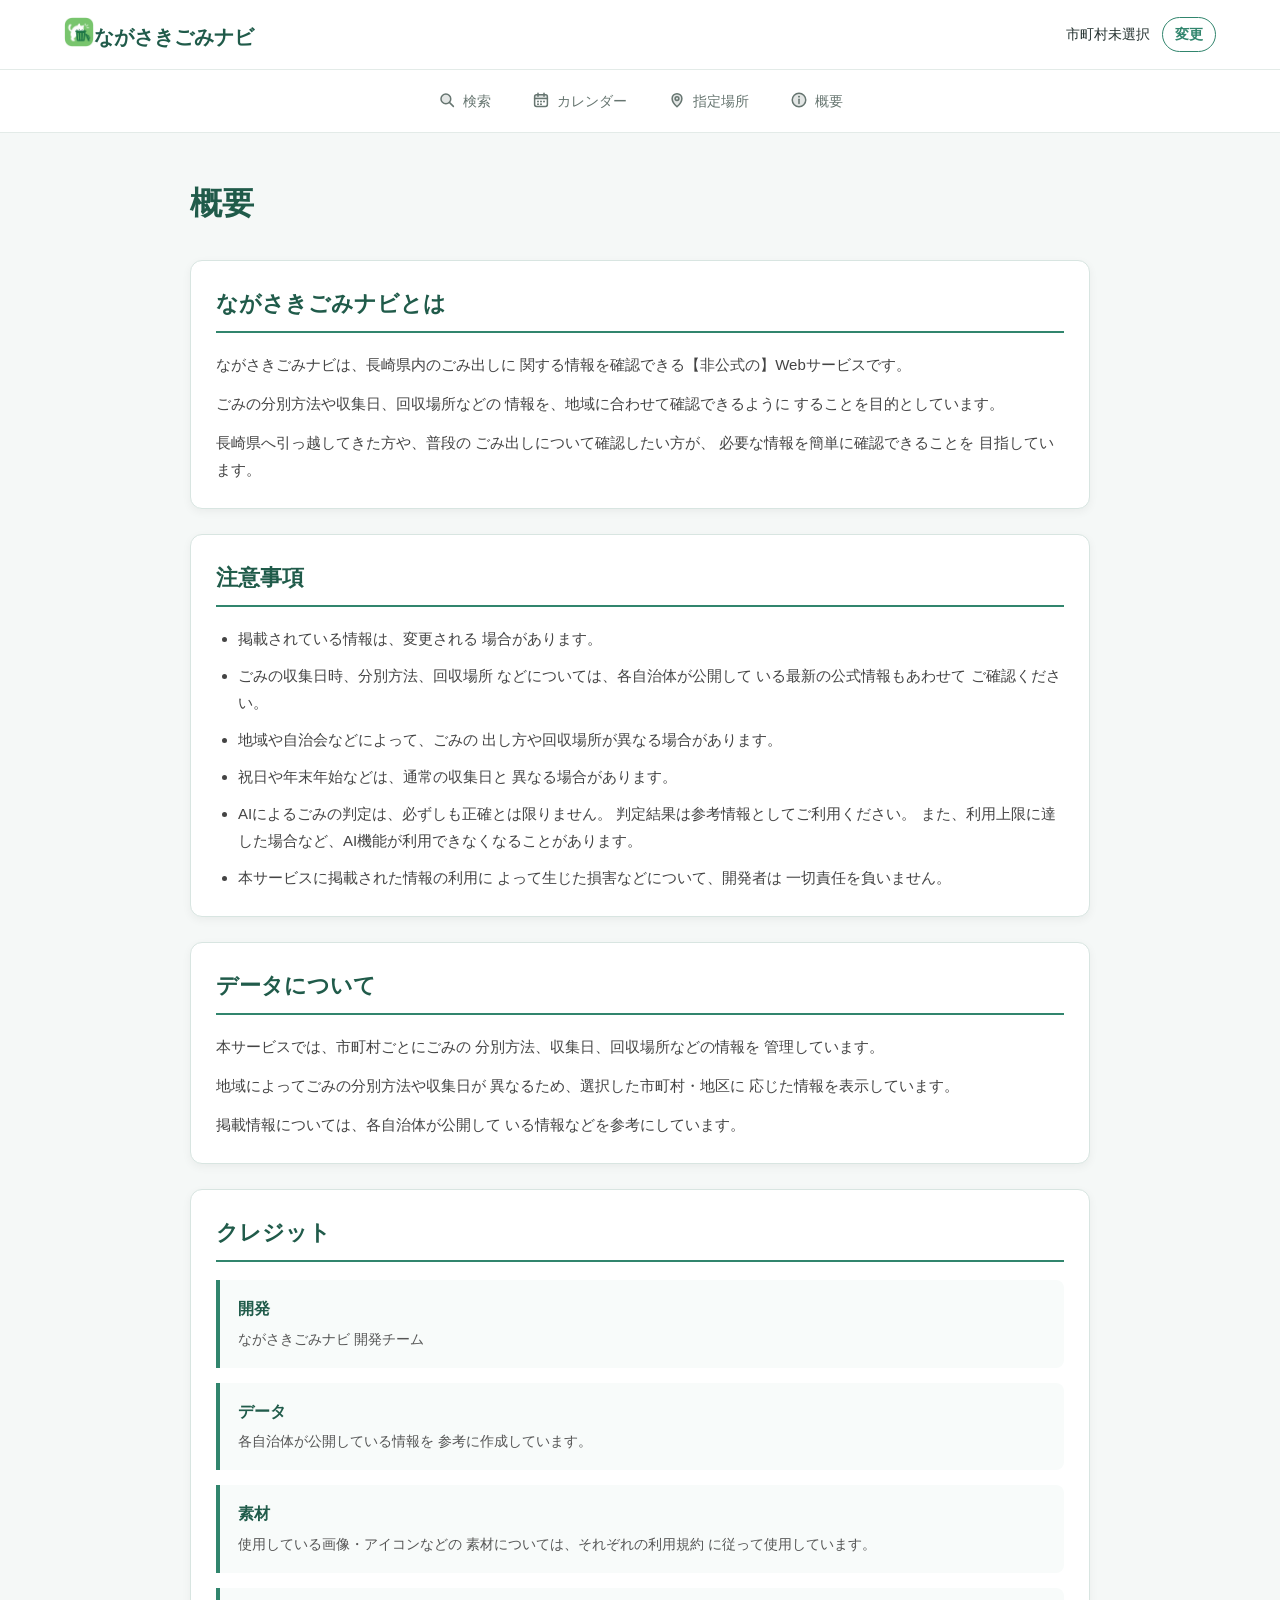
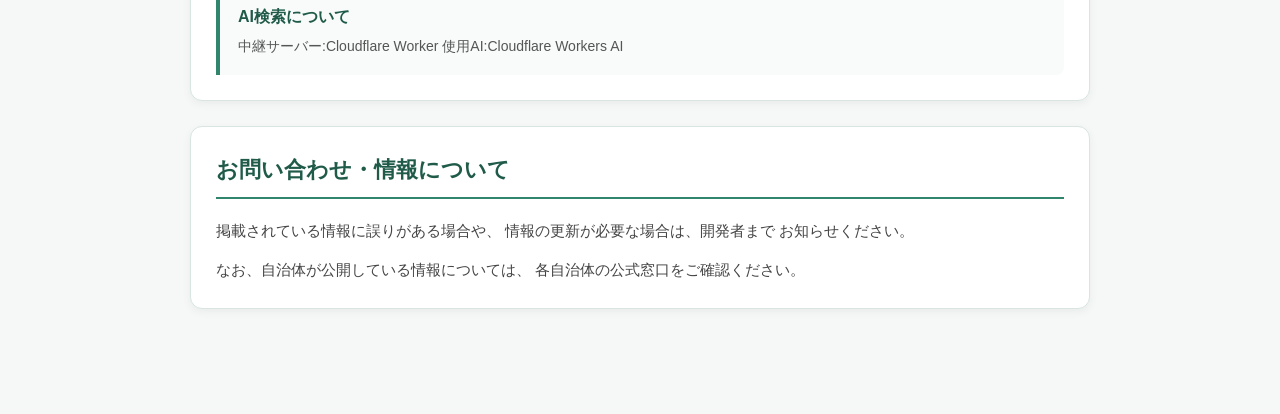
==== commit ba3569e5: "スマホアイコンの追加" ====
--- a/about.html
+++ b/about.html
@@ -36,6 +36,10 @@
         <a href="main.html" class="header-logo">
             <img src="img/icon.ico" class="emoji-icon">ながさきごみナビ
         </a>
+
+        <link rel="icon" href="img/icon.png">
+        <link rel="apple-touch-icon" href="img/icon.png">
+        <link rel="manifest" href="manifest.json">
 
         <div class="selected-city">
 
@@ -120,15 +124,21 @@
             </h2>
 
             <p>
-                ながさきごみナビは、長崎県内のごみ出しに関する情報を確認できる【非公式の】Webサービスです。
-            </p>
-
-            <p>
-                ごみの分別方法や収集日、回収場所などの情報を、地域に合わせて確認できるようにすることを目的としています。
-            </p>
-
-            <p>
-                長崎県へ引っ越してきた方や、普段のごみ出しについて確認したい方が、必要な情報を簡単に確認できることを目指しています。
+                ながさきごみナビは、長崎県内のごみ出しに
+                関する情報を確認できる【非公式の】Webサービスです。
+            </p>
+
+            <p>
+                ごみの分別方法や収集日、回収場所などの
+                情報を、地域に合わせて確認できるように
+                することを目的としています。
+            </p>
+
+            <p>
+                長崎県へ引っ越してきた方や、普段の
+                ごみ出しについて確認したい方が、
+                必要な情報を簡単に確認できることを
+                目指しています。
             </p>
 
         </section>
@@ -147,27 +157,37 @@
             <ul class="notice-list">
 
                 <li>
-                    掲載されている情報は、変更される場合があります。
-                </li>
-
-                <li>
-                    ごみの収集日時、分別方法、回収場所などについては、各自治体が公開している最新の公式情報もあわせてご確認ください。
-                </li>
-
-                <li>
-                    地域や自治会などによって、ごみの出し方や回収場所が異なる場合があります。
-                </li>
-
-                <li>
-                    祝日や年末年始などは、通常の収集日と異なる場合があります。
-                </li>
-
-                <li>
-                    AIによるごみの判定は、必ずしも正確とは限りません。判定結果は参考情報としてご利用ください。また、利用上限に達した場合など、AI機能が利用できなくなることがあります。
-                </li>
-
-                <li>
-                    本サービスに掲載された情報の利用によって生じた損害などについて、開発者は一切責任を負いません。
+                    掲載されている情報は、変更される
+                    場合があります。
+                </li>
+
+                <li>
+                    ごみの収集日時、分別方法、回収場所
+                    などについては、各自治体が公開して
+                    いる最新の公式情報もあわせて
+                    ご確認ください。
+                </li>
+
+                <li>
+                    地域や自治会などによって、ごみの
+                    出し方や回収場所が異なる場合があります。
+                </li>
+
+                <li>
+                    祝日や年末年始などは、通常の収集日と
+                    異なる場合があります。
+                </li>
+
+                <li>
+                    AIによるごみの判定は、必ずしも正確とは限りません。
+                    判定結果は参考情報としてご利用ください。
+                    また、利用上限に達した場合など、AI機能が利用できなくなることがあります。
+                </li>
+
+                <li>
+                    本サービスに掲載された情報の利用に
+                    よって生じた損害などについて、開発者は
+                    一切責任を負いません。
                 </li>
 
             </ul>
@@ -186,15 +206,20 @@
             </h2>
 
             <p>
-                本サービスでは、市町村ごとにごみの分別方法、収集日、回収場所などの情報を管理しています。
-            </p>
-
-            <p>
-                地域によってごみの分別方法や収集日が異なるため、選択した市町村・地区に応じた情報を表示しています。
-            </p>
-
-            <p>
-                掲載情報については、各自治体が公開している情報などを参考にしています。
+                本サービスでは、市町村ごとにごみの
+                分別方法、収集日、回収場所などの情報を
+                管理しています。
+            </p>
+
+            <p>
+                地域によってごみの分別方法や収集日が
+                異なるため、選択した市町村・地区に
+                応じた情報を表示しています。
+            </p>
+
+            <p>
+                掲載情報については、各自治体が公開して
+                いる情報などを参考にしています。
             </p>
 
         </section>
@@ -232,7 +257,8 @@
                     </h3>
 
                     <p>
-                        各自治体が公開している情報を参考に作成しています。
+                        各自治体が公開している情報を
+                        参考に作成しています。
                     </p>
 
                 </div>
@@ -245,7 +271,9 @@
                     </h3>
 
                     <p>
-                        使用している画像・アイコンなどの素材については、それぞれの利用規約に従って使用しています。
+                        使用している画像・アイコンなどの
+                        素材については、それぞれの利用規約
+                        に従って使用しています。
                     </p>
 
                 </div>
@@ -257,7 +285,8 @@
                     </h3>
 
                     <p>
-                        中継サーバー:Cloudflare Worker<br>使用AI:Cloudflare Workers AI
+                        中継サーバー:Cloudflare Worker
+                        使用AI:Cloudflare Workers AI
                     </p>
 
                 </div>
@@ -278,11 +307,14 @@
             </h2>
 
             <p>
-                掲載されている情報に誤りがある場合や、情報の更新が必要な場合は、開発者までお知らせください。
-            </p>
-
-            <p>
-                なお、自治体が公開している情報については、各自治体の公式窓口をご確認ください。
+                掲載されている情報に誤りがある場合や、
+                情報の更新が必要な場合は、開発者まで
+                お知らせください。
+            </p>
+
+            <p>
+                なお、自治体が公開している情報については、
+                各自治体の公式窓口をご確認ください。
             </p>
 
         </section>
@@ -290,50 +322,127 @@
     </main>
 
 
-    <script src="js/data.js"></script>
-
     <script>
 
         /*
-         * 選択中の市町村・町名を表示（他ページと同じく GomiData を使う）
+         * 選択中の市町村・地区を表示
          */
 
+        const cityName =
+            document.getElementById(
+                "city-name"
+            );
+
+        const areaName =
+            document.getElementById(
+                "area-name"
+            );
+
+
+        const municipalityId =
+            localStorage.getItem(
+                "municipality"
+            );
+
+        const areaId =
+            localStorage.getItem(
+                "area"
+            );
+
+
         async function loadLocation() {
 
-            const cityName =
-                document.getElementById("city-name");
-
-            const areaName =
-                document.getElementById("area-name");
-
-            const selection =
-                GomiData.getSelection();
-
-            if (!selection.municipalityId) {
+            if (!municipalityId) {
 
                 cityName.textContent =
                     "市町村未選択";
 
+                areaName.textContent =
+                    "";
+
                 return;
 
             }
 
+
             try {
 
+                const response =
+                    await fetch(
+                        "data/municipalities.json"
+                    );
+
                 const municipalities =
-                    await GomiData.loadMunicipalities();
+                    await response.json();
+
 
                 const municipality =
-                    municipalities.find(function (item) {
-                        return item.id === selection.municipalityId;
-                    });
+                    municipalities.find(
+                        function(item) {
+
+                            return item.id ===
+                                municipalityId;
+
+                        }
+                    );
+
 
                 if (municipality) {
-                    cityName.textContent = municipality.name;
+
+                    cityName.textContent =
+                        municipality.name;
+
                 }
 
-                areaName.textContent =
-                    await GomiData.getSelectionLabel();
+
+                if (!areaId) {
+
+                    return;
+
+                }
+
+
+                const areaResponse =
+                    await fetch(
+                        "data/areas.json"
+                    );
+
+                const areasData =
+                    await areaResponse.json();
+
+
+                const municipalityData =
+                    areasData[
+                        municipalityId
+                    ];
+
+
+                if (
+                    municipalityData &&
+                    Array.isArray(
+                        municipalityData.areas
+                    )
+                ) {
+
+                    const area =
+                        municipalityData.areas.find(
+                            function(item) {
+
+                                return item.id ===
+                                    areaId;
+
+                            }
+                        );
+
+
+                    if (area) {
+
+                        areaName.textContent =
+                            area.name;
+
+                    }
+
+                }
 
             } catch (error) {
 
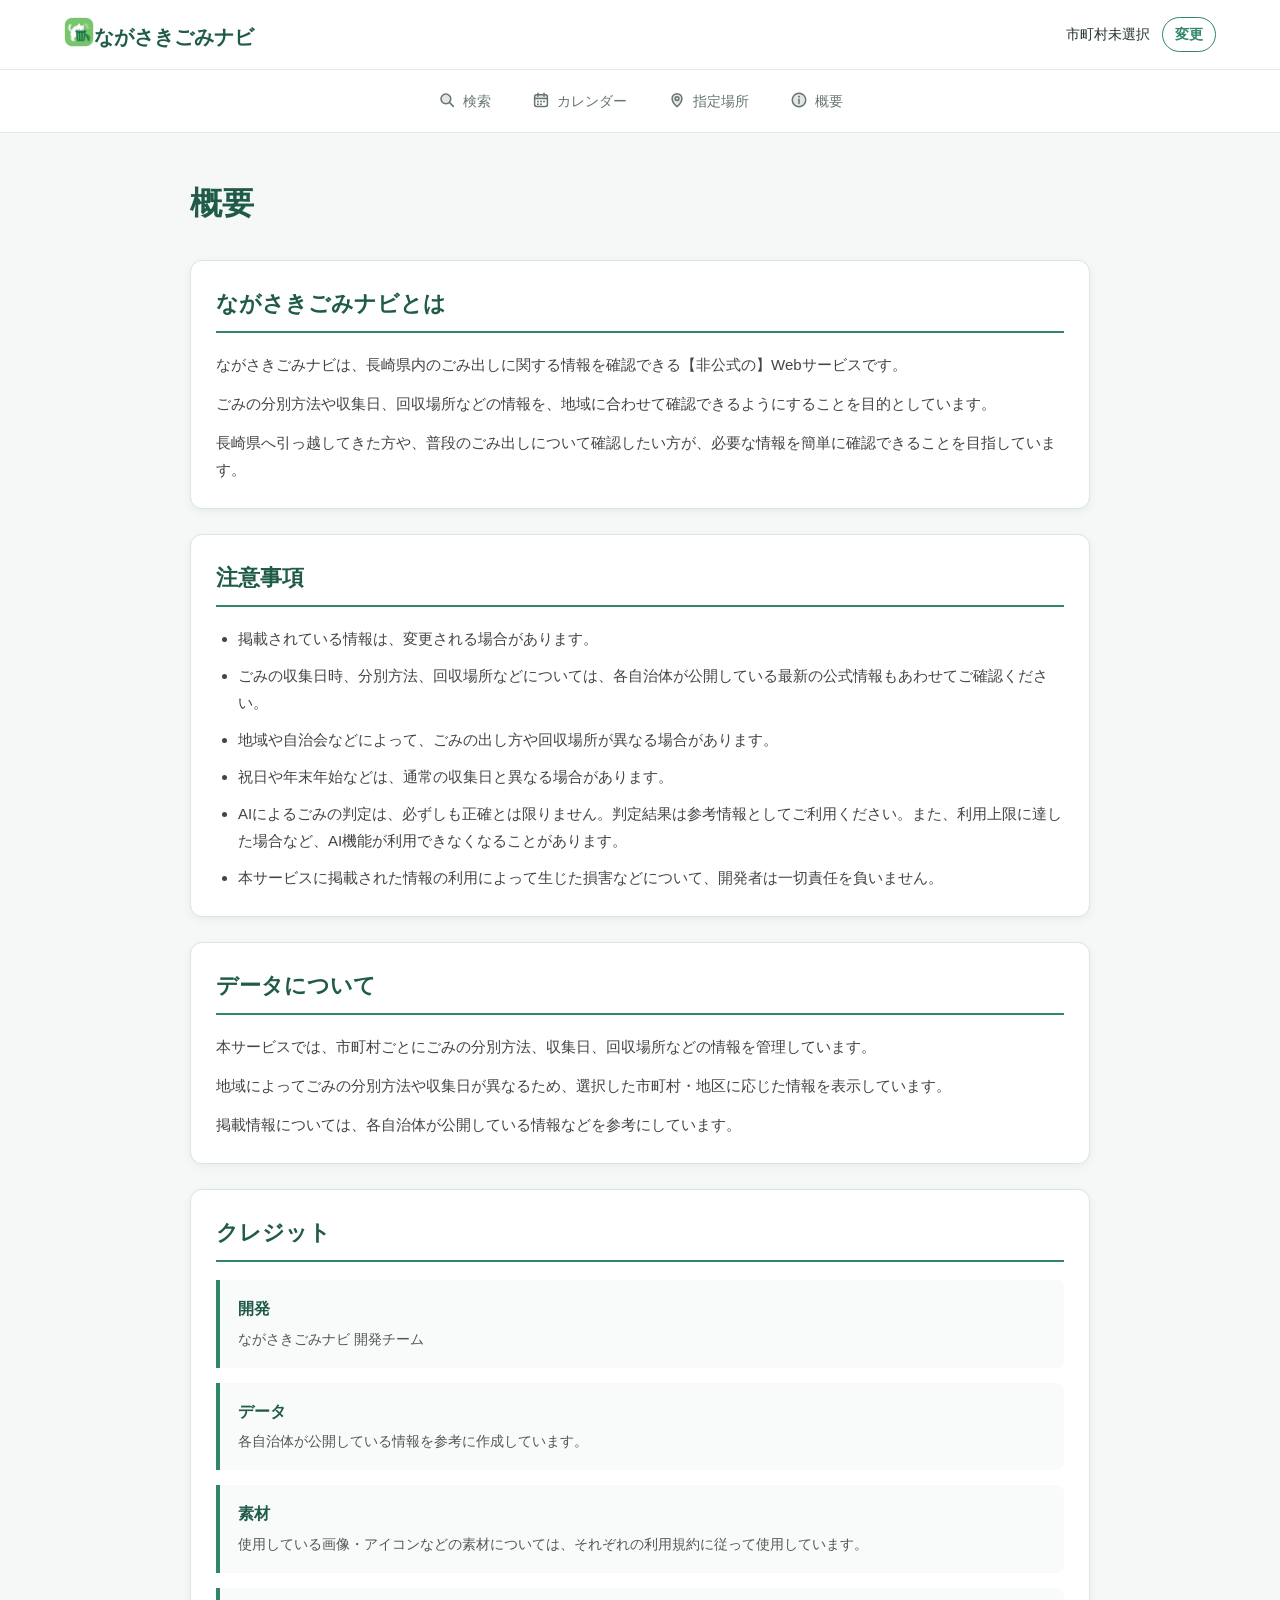
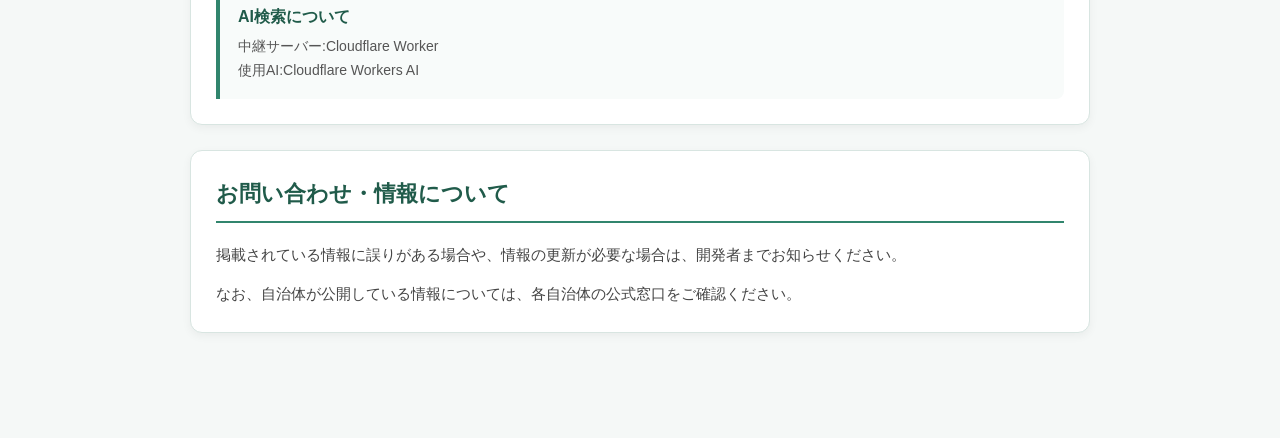
==== commit 535b5689: "Merge pull request #9 from nanahoshi308/dev-design UIデザインのちょっとした変更が大量に" ====
--- a/about.html
+++ b/about.html
@@ -124,21 +124,15 @@
             </h2>
 
             <p>
-                ながさきごみナビは、長崎県内のごみ出しに
-                関する情報を確認できる【非公式の】Webサービスです。
-            </p>
-
-            <p>
-                ごみの分別方法や収集日、回収場所などの
-                情報を、地域に合わせて確認できるように
-                することを目的としています。
-            </p>
-
-            <p>
-                長崎県へ引っ越してきた方や、普段の
-                ごみ出しについて確認したい方が、
-                必要な情報を簡単に確認できることを
-                目指しています。
+                ながさきごみナビは、長崎県内のごみ出しに関する情報を確認できる【非公式の】Webサービスです。
+            </p>
+
+            <p>
+                ごみの分別方法や収集日、回収場所などの情報を、地域に合わせて確認できるようにすることを目的としています。
+            </p>
+
+            <p>
+                長崎県へ引っ越してきた方や、普段のごみ出しについて確認したい方が、必要な情報を簡単に確認できることを目指しています。
             </p>
 
         </section>
@@ -157,37 +151,27 @@
             <ul class="notice-list">
 
                 <li>
-                    掲載されている情報は、変更される
-                    場合があります。
-                </li>
-
-                <li>
-                    ごみの収集日時、分別方法、回収場所
-                    などについては、各自治体が公開して
-                    いる最新の公式情報もあわせて
-                    ご確認ください。
-                </li>
-
-                <li>
-                    地域や自治会などによって、ごみの
-                    出し方や回収場所が異なる場合があります。
-                </li>
-
-                <li>
-                    祝日や年末年始などは、通常の収集日と
-                    異なる場合があります。
-                </li>
-
-                <li>
-                    AIによるごみの判定は、必ずしも正確とは限りません。
-                    判定結果は参考情報としてご利用ください。
-                    また、利用上限に達した場合など、AI機能が利用できなくなることがあります。
-                </li>
-
-                <li>
-                    本サービスに掲載された情報の利用に
-                    よって生じた損害などについて、開発者は
-                    一切責任を負いません。
+                    掲載されている情報は、変更される場合があります。
+                </li>
+
+                <li>
+                    ごみの収集日時、分別方法、回収場所などについては、各自治体が公開している最新の公式情報もあわせてご確認ください。
+                </li>
+
+                <li>
+                    地域や自治会などによって、ごみの出し方や回収場所が異なる場合があります。
+                </li>
+
+                <li>
+                    祝日や年末年始などは、通常の収集日と異なる場合があります。
+                </li>
+
+                <li>
+                    AIによるごみの判定は、必ずしも正確とは限りません。判定結果は参考情報としてご利用ください。また、利用上限に達した場合など、AI機能が利用できなくなることがあります。
+                </li>
+
+                <li>
+                    本サービスに掲載された情報の利用によって生じた損害などについて、開発者は一切責任を負いません。
                 </li>
 
             </ul>
@@ -206,20 +190,15 @@
             </h2>
 
             <p>
-                本サービスでは、市町村ごとにごみの
-                分別方法、収集日、回収場所などの情報を
-                管理しています。
-            </p>
-
-            <p>
-                地域によってごみの分別方法や収集日が
-                異なるため、選択した市町村・地区に
-                応じた情報を表示しています。
-            </p>
-
-            <p>
-                掲載情報については、各自治体が公開して
-                いる情報などを参考にしています。
+                本サービスでは、市町村ごとにごみの分別方法、収集日、回収場所などの情報を管理しています。
+            </p>
+
+            <p>
+                地域によってごみの分別方法や収集日が異なるため、選択した市町村・地区に応じた情報を表示しています。
+            </p>
+
+            <p>
+                掲載情報については、各自治体が公開している情報などを参考にしています。
             </p>
 
         </section>
@@ -257,8 +236,7 @@
                     </h3>
 
                     <p>
-                        各自治体が公開している情報を
-                        参考に作成しています。
+                        各自治体が公開している情報を参考に作成しています。
                     </p>
 
                 </div>
@@ -271,9 +249,7 @@
                     </h3>
 
                     <p>
-                        使用している画像・アイコンなどの
-                        素材については、それぞれの利用規約
-                        に従って使用しています。
+                        使用している画像・アイコンなどの素材については、それぞれの利用規約に従って使用しています。
                     </p>
 
                 </div>
@@ -285,8 +261,7 @@
                     </h3>
 
                     <p>
-                        中継サーバー:Cloudflare Worker
-                        使用AI:Cloudflare Workers AI
+                        中継サーバー:Cloudflare Worker<br>使用AI:Cloudflare Workers AI
                     </p>
 
                 </div>
@@ -307,14 +282,11 @@
             </h2>
 
             <p>
-                掲載されている情報に誤りがある場合や、
-                情報の更新が必要な場合は、開発者まで
-                お知らせください。
-            </p>
-
-            <p>
-                なお、自治体が公開している情報については、
-                各自治体の公式窓口をご確認ください。
+                掲載されている情報に誤りがある場合や、情報の更新が必要な場合は、開発者までお知らせください。
+            </p>
+
+            <p>
+                なお、自治体が公開している情報については、各自治体の公式窓口をご確認ください。
             </p>
 
         </section>
@@ -322,127 +294,50 @@
     </main>
 
 
+    <script src="js/data.js"></script>
+
     <script>
 
         /*
-         * 選択中の市町村・地区を表示
+         * 選択中の市町村・町名を表示（他ページと同じく GomiData を使う）
          */
 
-        const cityName =
-            document.getElementById(
-                "city-name"
-            );
-
-        const areaName =
-            document.getElementById(
-                "area-name"
-            );
-
-
-        const municipalityId =
-            localStorage.getItem(
-                "municipality"
-            );
-
-        const areaId =
-            localStorage.getItem(
-                "area"
-            );
-
-
         async function loadLocation() {
 
-            if (!municipalityId) {
+            const cityName =
+                document.getElementById("city-name");
+
+            const areaName =
+                document.getElementById("area-name");
+
+            const selection =
+                GomiData.getSelection();
+
+            if (!selection.municipalityId) {
 
                 cityName.textContent =
                     "市町村未選択";
 
+                return;
+
+            }
+
+            try {
+
+                const municipalities =
+                    await GomiData.loadMunicipalities();
+
+                const municipality =
+                    municipalities.find(function (item) {
+                        return item.id === selection.municipalityId;
+                    });
+
+                if (municipality) {
+                    cityName.textContent = municipality.name;
+                }
+
                 areaName.textContent =
-                    "";
-
-                return;
-
-            }
-
-
-            try {
-
-                const response =
-                    await fetch(
-                        "data/municipalities.json"
-                    );
-
-                const municipalities =
-                    await response.json();
-
-
-                const municipality =
-                    municipalities.find(
-                        function(item) {
-
-                            return item.id ===
-                                municipalityId;
-
-                        }
-                    );
-
-
-                if (municipality) {
-
-                    cityName.textContent =
-                        municipality.name;
-
-                }
-
-
-                if (!areaId) {
-
-                    return;
-
-                }
-
-
-                const areaResponse =
-                    await fetch(
-                        "data/areas.json"
-                    );
-
-                const areasData =
-                    await areaResponse.json();
-
-
-                const municipalityData =
-                    areasData[
-                        municipalityId
-                    ];
-
-
-                if (
-                    municipalityData &&
-                    Array.isArray(
-                        municipalityData.areas
-                    )
-                ) {
-
-                    const area =
-                        municipalityData.areas.find(
-                            function(item) {
-
-                                return item.id ===
-                                    areaId;
-
-                            }
-                        );
-
-
-                    if (area) {
-
-                        areaName.textContent =
-                            area.name;
-
-                    }
-
-                }
+                    await GomiData.getSelectionLabel();
 
             } catch (error) {
 
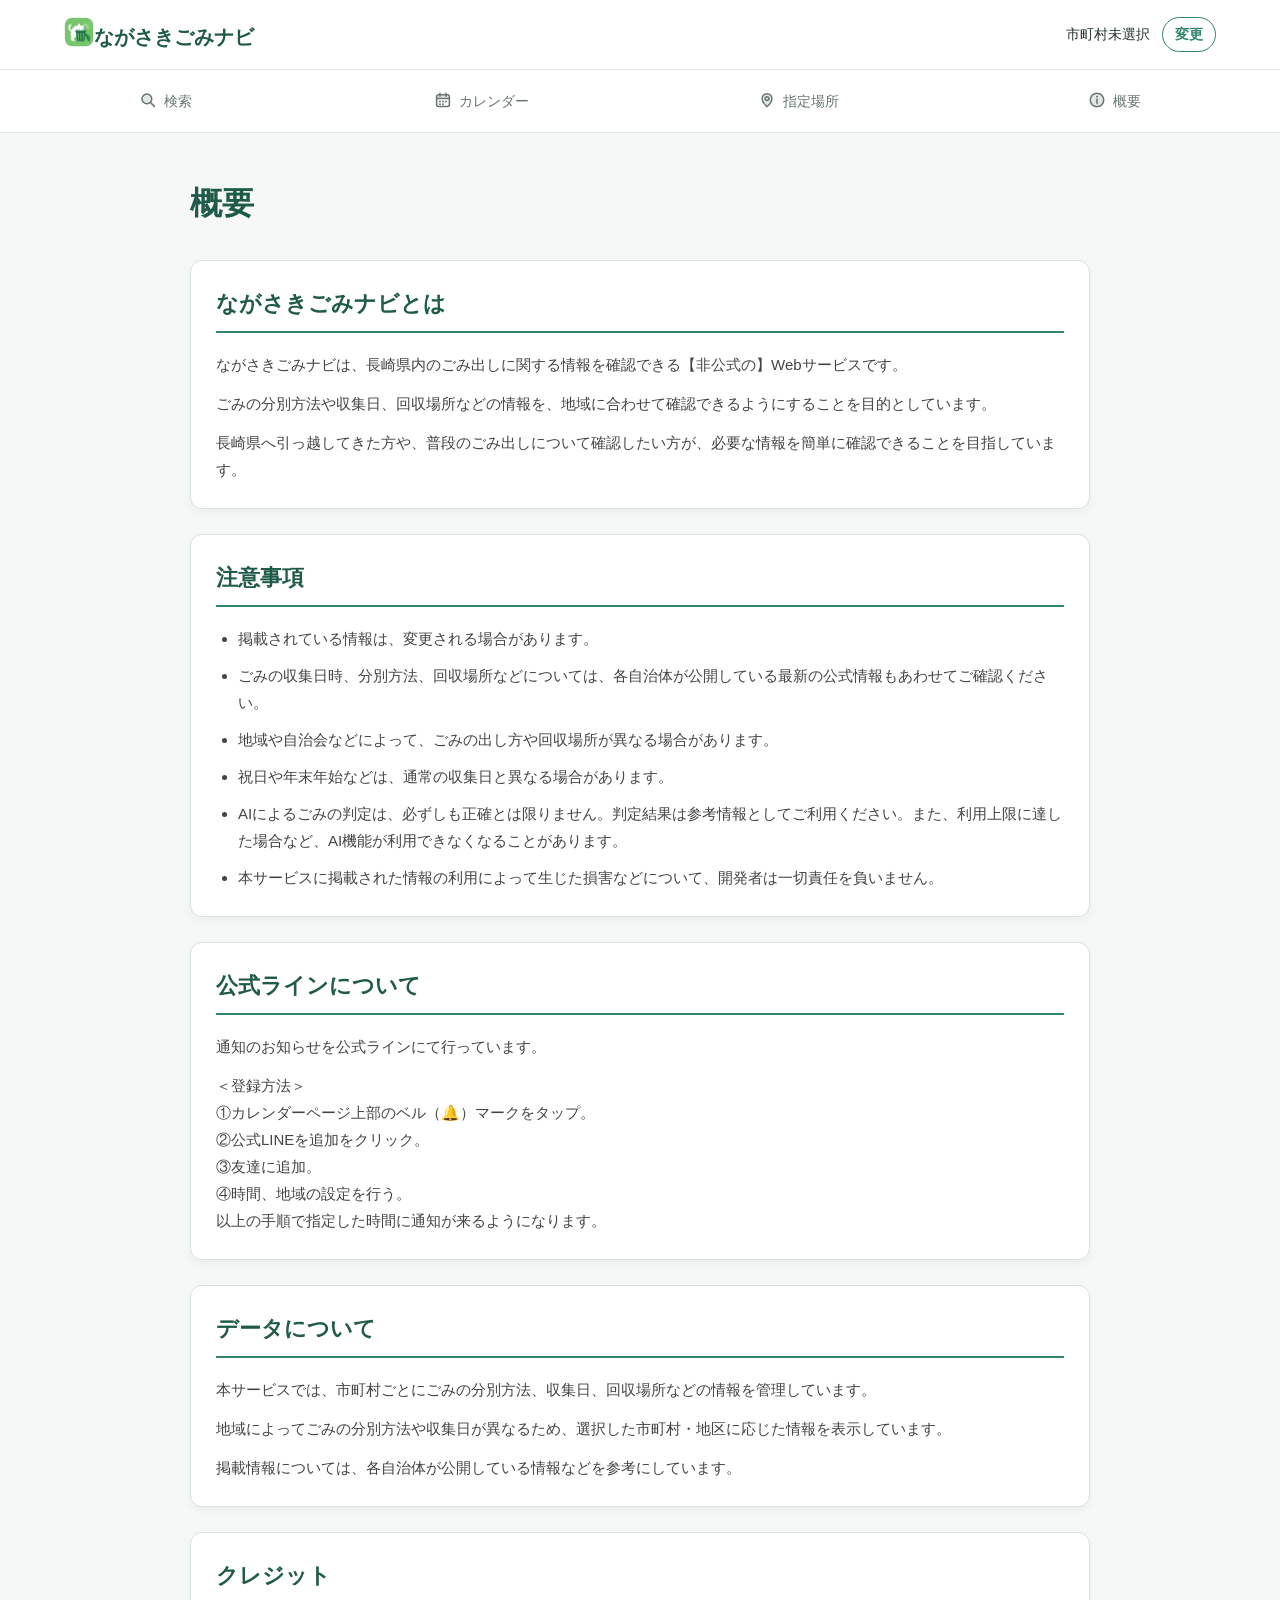
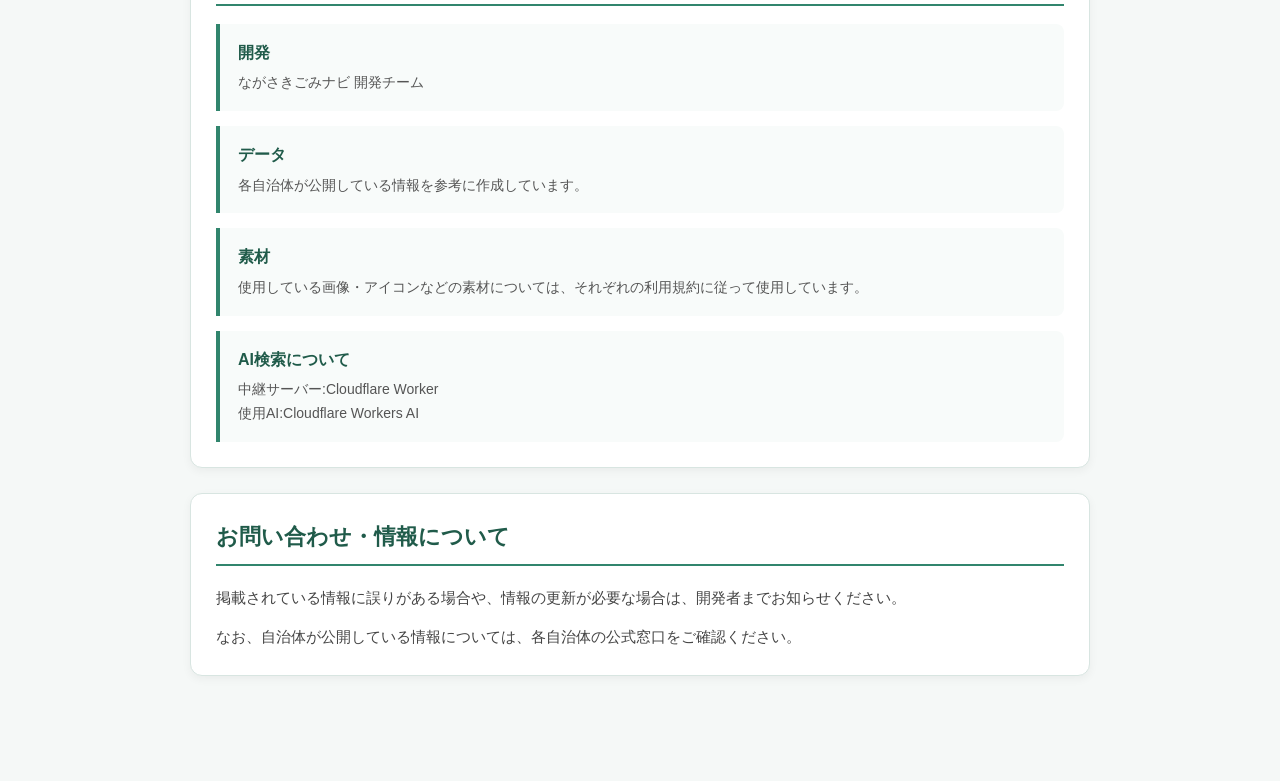
==== commit 83c7b607: "公式ラインの説明を追記" ====
--- a/about.html
+++ b/about.html
@@ -179,6 +179,34 @@
         </section>
 
 
+        
+
+        <!-- ===========================
+             公式ラインについて
+        ============================ -->
+
+        <section class="about-section">
+
+            <h2>
+                公式ラインについて
+            </h2>
+
+            <p>
+                通知のお知らせを公式ラインにて行っています。
+            </p>
+
+            <p>
+                ＜登録方法＞<br>
+                ①カレンダーページ上部のベル（🔔）マークをタップ。<br>
+                ②公式LINEを追加をクリック。<br>
+                ③友達に追加。<br>
+                ④時間、地域の設定を行う。<br>
+                以上の手順で指定した時間に通知が来るようになります。
+            </p>
+
+        </section>
+
+
         <!-- ===========================
              データについて
         ============================ -->
--- a/css/style.css
+++ b/css/style.css
@@ -241,6 +241,10 @@
 }
 
 .nav-item {
+    /* 表示中の項目数によらず幅いっぱいに均等割り */
+    flex: 1 1 0;
+    min-width: 0;
+
     display: flex;
 
     align-items: center;
@@ -1049,17 +1053,21 @@
     }
 
     .navigation {
-        overflow-x: auto;
-
-        justify-content: flex-start;
+        gap: 2px;
+
+        padding: 6px;
+    }
+
+    .nav-item {
+        flex-direction: column;
+
+        gap: 2px;
+
+        padding: 8px 2px;
+
+        font-size: 11px;
 
         white-space: nowrap;
-    }
-
-    .nav-item {
-        padding: 9px 12px;
-
-        font-size: 12px;
     }
 
     .main-container,
